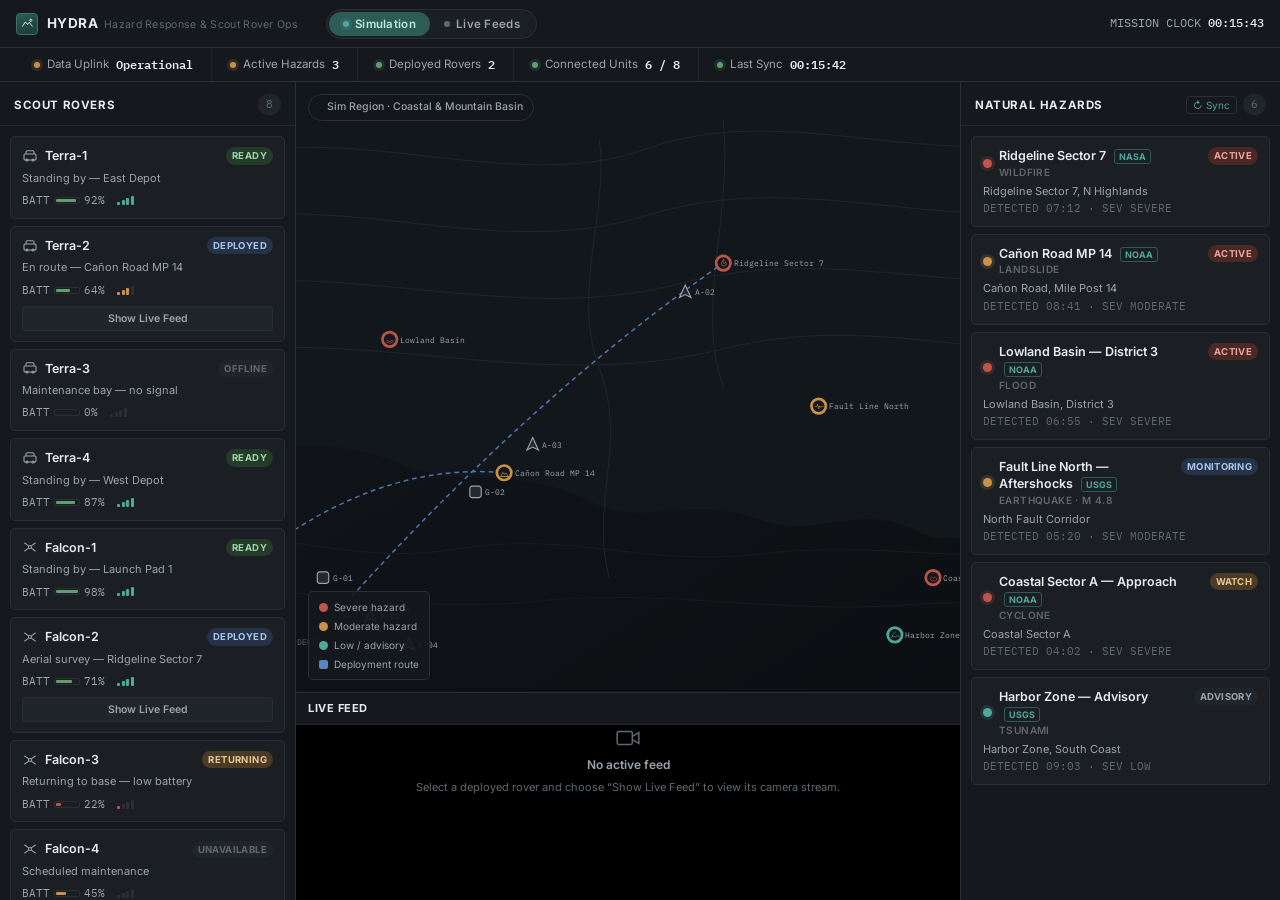
==== index.html @ 0303ffee "Initial Commit" ====
<!DOCTYPE html>
<html lang="en">
<head>
  <meta charset="UTF-8">
  <meta name="viewport" content="width=device-width, initial-scale=1.0">
  <title>HYDRA &mdash; Hazard Response &amp; Scout Rover Operations</title>
  <link rel="preconnect" href="https://fonts.googleapis.com">
  <link rel="preconnect" href="https://fonts.gstatic.com" crossorigin>
  <link href="https://fonts.googleapis.com/css2?family=Inter:wght@400;500;600;700&family=IBM+Plex+Mono:wght@400;500;600&display=swap" rel="stylesheet">
  <link rel="stylesheet" href="css/dashboard.css">
</head>
<body>
  <div class="app" id="app"></div>

  <!-- Modular Scripts -->
  <script src="js/data.js"></script>
  <script src="js/helpers.js"></script>
  <script src="js/api.js"></script>
  <script src="js/map.js"></script>
  <script src="js/feed.js"></script>
  <script src="js/ui.js"></script>
  <script src="js/app.js"></script>
</body>
</html>
---- css/dashboard.css ----
:root {
  --bg-0: #0d1013;
  --bg-1: #15181c;
  --bg-2: #1b1f24;
  --bg-3: #20252b;
  --border: #2a2f36;
  --border-soft: #22262c;
  --text-hi: #e8eaed;
  --text-mid: #9aa4ad;
  --text-low: #5f6870;
  --accent-teal: #4fa89c;
  --accent-teal-dim: #2c5c56;
  --accent-amber: #c99248;
  --accent-amber-dim: #4a3b26;
  --accent-red: #bd5548;
  --accent-red-dim: #4a2925;
  --accent-blue: #5484c4;
  --accent-blue-dim: #253247;
  --accent-green: #5f9e70;
  --accent-green-dim: #243b2a;
  --mono: 'IBM Plex Mono', ui-monospace, monospace;
  --sans: 'Inter', -apple-system, sans-serif;
  --radius-s: 3px;
  --radius-m: 5px;
}

* {
  box-sizing: border-box;
  margin: 0;
  padding: 0;
}

html, body {
  height: 100%;
}

body {
  font-family: var(--sans);
  background: var(--bg-0);
  color: var(--text-hi);
  font-size: 13px;
  line-height: 1.4;
  overflow: hidden;
  -webkit-font-smoothing: antialiased;
}

::selection {
  background: var(--accent-blue-dim);
}

button {
  font-family: inherit;
  font-size: inherit;
  color: inherit;
  background: none;
  border: none;
  cursor: pointer;
}

button:focus-visible,
[tabindex]:focus-visible,
input:focus-visible {
  outline: 2px solid var(--accent-blue);
  outline-offset: 1px;
}

input {
  font-family: inherit;
  color: inherit;
}

::-webkit-scrollbar {
  width: 8px;
  height: 8px;
}

::-webkit-scrollbar-track {
  background: transparent;
}

::-webkit-scrollbar-thumb {
  background: var(--border);
  border-radius: 4px;
}

::-webkit-scrollbar-thumb:hover {
  background: #3a4048;
}

.app {
  height: 100vh;
  display: flex;
  flex-direction: column;
}

/* ---------- TOP BAR ---------- */
.topbar {
  display: flex;
  align-items: center;
  gap: 20px;
  padding: 0 16px;
  height: 48px;
  flex: 0 0 48px;
  background: var(--bg-1);
  border-bottom: 1px solid var(--border);
}

.brand {
  display: flex;
  align-items: center;
  gap: 9px;
}

.brand-mark {
  width: 22px;
  height: 22px;
  border-radius: 4px;
  background: linear-gradient(160deg, #2c5c56, #1b3a36);
  border: 1px solid #3a7168;
  display: flex;
  align-items: center;
  justify-content: center;
  flex: none;
}

.brand-mark svg {
  width: 13px;
  height: 13px;
}

.brand-name {
  font-weight: 700;
  font-size: 13.5px;
  letter-spacing: 0.4px;
}

.brand-sub {
  font-size: 10.5px;
  color: var(--text-low);
  letter-spacing: 0.3px;
  margin-left: 2px;
}

.mode-switch {
  display: flex;
  align-items: center;
  gap: 0;
  background: var(--bg-2);
  border: 1px solid var(--border);
  border-radius: 20px;
  padding: 2px;
  margin-left: 8px;
}

.mode-switch button {
  padding: 5px 14px;
  border-radius: 16px;
  font-size: 11.5px;
  font-weight: 600;
  color: var(--text-mid);
  letter-spacing: 0.3px;
  transition: background .15s, color .15s;
}

.mode-switch button.active {
  background: var(--accent-teal-dim);
  color: #bfe8e0;
}

.mode-switch button.live-active {
  background: var(--accent-amber-dim);
  color: #f0cd9a;
}

.mode-switch .dot {
  width: 6px;
  height: 6px;
  border-radius: 50%;
  display: inline-block;
  margin-right: 6px;
  vertical-align: 1px;
}

.mode-switch button.active .dot {
  background: var(--accent-teal);
  box-shadow: 0 0 0 3px rgba(79, 168, 156, .18);
}

.mode-switch button.live-active .dot {
  background: var(--accent-amber);
  box-shadow: 0 0 0 3px rgba(201, 146, 72, .18);
}

.mode-switch button:not(.active):not(.live-active) .dot {
  background: var(--text-low);
}

.topbar-spacer {
  flex: 1;
}

.topbar-clock {
  font-family: var(--mono);
  font-size: 11.5px;
  color: var(--text-mid);
}

.topbar-clock b {
  color: var(--text-hi);
  font-weight: 500;
}

/* ---------- STATUS BAR ---------- */
.statusbar {
  display: flex;
  align-items: stretch;
  height: 34px;
  flex: 0 0 34px;
  background: var(--bg-1);
  border-bottom: 1px solid var(--border);
  padding: 0 16px;
  gap: 0;
}

.stat {
  display: flex;
  align-items: center;
  gap: 7px;
  padding: 0 18px;
  border-right: 1px solid var(--border-soft);
  font-size: 11.5px;
  color: var(--text-mid);
}

.stat:last-child {
  border-right: none;
}

.stat b {
  color: var(--text-hi);
  font-weight: 600;
  font-family: var(--mono);
  font-size: 11.5px;
}

.stat .stat-dot {
  width: 6px;
  height: 6px;
  border-radius: 50%;
  flex: none;
}

.stat .stat-dot.ok {
  background: var(--accent-green);
  box-shadow: 0 0 0 3px rgba(95, 158, 112, .16);
}

.stat .stat-dot.warn {
  background: var(--accent-amber);
  box-shadow: 0 0 0 3px rgba(201, 146, 72, .16);
}

.stat .stat-dot.off {
  background: var(--text-low);
}

/* ---------- MAIN GRID ---------- */
.main {
  flex: 1;
  display: grid;
  grid-template-columns: 296px 1fr 320px;
  min-height: 0;
}

.col {
  min-height: 0;
  display: flex;
  flex-direction: column;
  background: var(--bg-1);
}

.col-left {
  border-right: 1px solid var(--border);
}

.col-right {
  border-left: 1px solid var(--border);
}

.col-header {
  padding: 12px 14px 10px;
  border-bottom: 1px solid var(--border-soft);
  display: flex;
  align-items: center;
  justify-content: space-between;
  flex: none;
}

.col-title {
  font-size: 11.5px;
  font-weight: 700;
  letter-spacing: 0.6px;
  text-transform: uppercase;
  color: var(--text-hi);
}

.col-count {
  font-family: var(--mono);
  font-size: 11px;
  color: var(--text-low);
  background: var(--bg-3);
  padding: 2px 7px;
  border-radius: 10px;
  border: 1px solid var(--border-soft);
}

.col-body {
  flex: 1;
  overflow-y: auto;
  padding: 10px;
}

/* ---------- ROVER CARDS ---------- */
.rover-card {
  border: 1px solid var(--border);
  background: var(--bg-2);
  border-radius: var(--radius-m);
  padding: 10px 11px;
  margin-bottom: 7px;
  cursor: pointer;
  transition: border-color .12s, background .12s;
}

.rover-card:hover {
  border-color: #3a4048;
}

.rover-card.selected {
  border-color: var(--accent-blue);
  background: var(--accent-blue-dim);
}

.rover-top {
  display: flex;
  align-items: center;
  justify-content: space-between;
  margin-bottom: 6px;
}

.rover-id {
  display: flex;
  align-items: center;
  gap: 7px;
}

.rover-type-icon {
  width: 16px;
  height: 16px;
  flex: none;
  display: flex;
  align-items: center;
  justify-content: center;
  color: var(--text-mid);
}

.rover-name {
  font-weight: 600;
  font-size: 12.5px;
}

.rover-badge {
  font-size: 9.5px;
  font-weight: 700;
  letter-spacing: 0.4px;
  text-transform: uppercase;
  padding: 2px 6px;
  border-radius: 9px;
  white-space: nowrap;
}

.badge-ready {
  background: var(--accent-green-dim);
  color: #9fd6ab;
}

.badge-deployed {
  background: var(--accent-blue-dim);
  color: #a9c5ea;
}

.badge-returning {
  background: var(--accent-amber-dim);
  color: #e8c690;
}

.badge-offline {
  background: var(--bg-3);
  color: var(--text-low);
}

.badge-unavailable {
  background: var(--bg-3);
  color: var(--text-low);
}

.rover-meta {
  font-size: 11px;
  color: var(--text-mid);
  margin-bottom: 7px;
}

.rover-stats {
  display: flex;
  align-items: center;
  gap: 12px;
  font-family: var(--mono);
  font-size: 10.5px;
  color: var(--text-mid);
}

.rover-stat {
  display: flex;
  align-items: center;
  gap: 4px;
}

.batt-track {
  width: 26px;
  height: 7px;
  border: 1px solid var(--border);
  border-radius: 2px;
  padding: 1px;
  display: inline-flex;
}

.batt-fill {
  height: 100%;
  border-radius: 1px;
  background: var(--accent-green);
}

.batt-fill.low {
  background: var(--accent-red);
}

.batt-fill.mid {
  background: var(--accent-amber);
}

.conn-pips {
  display: flex;
  gap: 1.5px;
  align-items: flex-end;
  height: 9px;
}

.conn-pips i {
  width: 3px;
  background: var(--border);
  border-radius: 1px;
  display: block;
}

.conn-pips i:nth-child(1) { height: 3px; }
.conn-pips i:nth-child(2) { height: 5px; }
.conn-pips i:nth-child(3) { height: 7px; }
.conn-pips i:nth-child(4) { height: 9px; }

.conn-pips.strong i {
  background: var(--accent-teal);
}

.conn-pips.moderate i:nth-child(-n+3) {
  background: var(--accent-amber);
}

.conn-pips.weak i:nth-child(-n+1) {
  background: var(--accent-red);
}

.conn-pips.none i {
  background: var(--border);
}

.rover-actions {
  display: flex;
  gap: 6px;
  margin-top: 8px;
}

.mini-btn {
  flex: 1;
  font-size: 10.5px;
  font-weight: 600;
  padding: 5px 6px;
  border-radius: var(--radius-s);
  background: var(--bg-3);
  border: 1px solid var(--border);
  color: var(--text-mid);
  transition: background .12s, color .12s, border-color .12s;
  text-align: center;
}

.mini-btn:hover {
  color: var(--text-hi);
  border-color: #454c55;
}

.mini-btn.feed-on {
  background: var(--accent-teal-dim);
  color: #bfe8e0;
  border-color: var(--accent-teal);
}

.select-all-row {
  display: flex;
  align-items: center;
  justify-content: space-between;
  padding: 0 2px 8px;
}

.select-all-row .link-btn {
  font-size: 11px;
  color: var(--accent-blue);
  font-weight: 600;
}

.select-all-row .link-btn:hover {
  text-decoration: underline;
}

/* ---------- HAZARD CARDS ---------- */
.hazard-card {
  border: 1px solid var(--border);
  background: var(--bg-2);
  border-radius: var(--radius-m);
  margin-bottom: 7px;
  overflow: hidden;
  transition: border-color .12s;
}

.hazard-card:hover {
  border-color: #3a4048;
}

.hazard-card.selected {
  border-color: var(--accent-amber);
}

.hazard-head {
  padding: 10px 11px;
  cursor: pointer;
}

.hazard-top {
  display: flex;
  align-items: flex-start;
  justify-content: space-between;
  gap: 8px;
  margin-bottom: 5px;
}

.hazard-id {
  display: flex;
  align-items: center;
  gap: 7px;
  min-width: 0;
}

.hazard-sev-dot {
  width: 9px;
  height: 9px;
  border-radius: 50%;
  flex: none;
  margin-top: 1px;
}

.sev-severe {
  background: var(--accent-red);
  box-shadow: 0 0 0 3px rgba(189, 85, 72, .18);
}

.sev-moderate {
  background: var(--accent-amber);
  box-shadow: 0 0 0 3px rgba(201, 146, 72, .18);
}

.sev-low {
  background: var(--accent-teal);
  box-shadow: 0 0 0 3px rgba(79, 168, 156, .14);
}

.hazard-name {
  font-weight: 600;
  font-size: 12.5px;
}

.hazard-type {
  font-size: 10px;
  color: var(--text-low);
  text-transform: uppercase;
  letter-spacing: 0.4px;
  font-weight: 600;
}

.hazard-status-pill {
  font-size: 9.5px;
  font-weight: 700;
  letter-spacing: 0.3px;
  text-transform: uppercase;
  padding: 2px 6px;
  border-radius: 9px;
  white-space: nowrap;
  flex: none;
}

.status-active {
  background: var(--accent-red-dim);
  color: #eba49c;
}

.status-watch {
  background: var(--accent-amber-dim);
  color: #e8c690;
}

.status-monitoring {
  background: var(--accent-blue-dim);
  color: #a9c5ea;
}

.status-advisory {
  background: var(--bg-3);
  color: var(--text-mid);
}

.status-contained {
  background: var(--accent-green-dim);
  color: #9fd6ab;
}

.hazard-loc {
  font-size: 11px;
  color: var(--text-mid);
  margin-bottom: 2px;
}

.hazard-time {
  font-family: var(--mono);
  font-size: 10.5px;
  color: var(--text-low);
}

.hazard-detail {
  padding: 0 11px 12px;
  border-top: 1px solid var(--border-soft);
}

.hazard-detail-grid {
  display: grid;
  grid-template-columns: 1fr 1fr;
  gap: 8px;
  margin: 10px 0;
}

.detail-field label {
  display: block;
  font-size: 9.5px;
  color: var(--text-low);
  text-transform: uppercase;
  letter-spacing: 0.4px;
  margin-bottom: 2px;
}

.detail-field span {
  font-size: 11.5px;
  color: var(--text-hi);
  font-family: var(--mono);
}

.deploy-btn {
  width: 100%;
  padding: 9px 10px;
  border-radius: var(--radius-s);
  font-weight: 700;
  font-size: 11.5px;
  letter-spacing: 0.3px;
  background: var(--accent-amber);
  color: #241a0d;
  transition: filter .12s;
}

.deploy-btn:hover {
  filter: brightness(1.08);
}

.deploy-btn:disabled {
  background: var(--bg-3);
  color: var(--text-low);
  cursor: not-allowed;
}

.assigned-note {
  font-size: 11px;
  color: var(--accent-teal);
  margin-top: 8px;
  font-weight: 500;
  display: flex;
  align-items: center;
  gap: 6px;
}

/* ---------- CENTER / MAP ---------- */
.col-center {
  min-height: 0;
  display: flex;
  flex-direction: column;
}

.map-wrap {
  flex: 1;
  position: relative;
  min-height: 0;
  background: #0f1215;
}

.map-toolbar {
  position: absolute;
  top: 12px;
  left: 12px;
  z-index: 5;
  display: flex;
  gap: 6px;
}

.map-chip {
  background: rgba(21, 24, 28, .9);
  border: 1px solid var(--border);
  backdrop-filter: blur(2px);
  padding: 5px 10px;
  border-radius: 14px;
  font-size: 10.5px;
  color: var(--text-mid);
  display: flex;
  align-items: center;
  gap: 6px;
  font-weight: 500;
}

.map-legend {
  position: absolute;
  bottom: 12px;
  left: 12px;
  z-index: 5;
  background: rgba(21, 24, 28, .92);
  border: 1px solid var(--border);
  border-radius: var(--radius-m);
  padding: 8px 10px;
  font-size: 10px;
  color: var(--text-mid);
  display: flex;
  flex-direction: column;
  gap: 5px;
}

.map-legend .lg-row {
  display: flex;
  align-items: center;
  gap: 6px;
}

.lg-swatch {
  width: 9px;
  height: 9px;
  border-radius: 50%;
  flex: none;
}

svg.map-svg {
  width: 100%;
  height: 100%;
  display: block;
}

.terrain-line {
  fill: none;
  stroke: #20262c;
  stroke-width: 1;
}

.coast-fill {
  fill: #12171b;
}

.grad-fill {
  fill: #0f1215;
}

.marker {
  cursor: pointer;
}

.marker-hazard circle.pulse {
  animation: pulse 2.4s ease-out infinite;
}

@keyframes pulse {
  0% { r: 9; opacity: .55; }
  100% { r: 22; opacity: 0; }
}

.route-path {
  fill: none;
  stroke: var(--accent-blue);
  stroke-width: 1.6;
  stroke-dasharray: 5 4;
  opacity: .85;
  animation: dash 1.4s linear infinite;
}

.route-path.highlighted {
  stroke-width: 2.4;
  opacity: 1;
}

@keyframes dash {
  to { stroke-dashoffset: -18; }
}

.rover-marker-ground rect {
  fill: #242a30;
  stroke: var(--text-mid);
  stroke-width: 1.2;
}

.rover-marker-aerial polygon {
  fill: #242a30;
  stroke: var(--text-mid);
  stroke-width: 1.2;
}

.marker.selected .rover-marker-ground rect,
.marker.selected .rover-marker-aerial polygon {
  stroke: var(--accent-blue);
  fill: var(--accent-blue-dim);
}

.marker.deployed .rover-marker-ground rect,
.marker.deployed .rover-marker-aerial polygon {
  stroke: var(--accent-teal);
}

.marker-label {
  font-family: var(--mono);
  font-size: 8.5px;
  fill: var(--text-mid);
  pointer-events: none;
}

.rover-info-panel {
  position: absolute;
  bottom: 12px;
  right: 12px;
  z-index: 6;
  width: 230px;
  background: rgba(21, 24, 28, .96);
  border: 1px solid var(--border);
  border-radius: var(--radius-m);
  padding: 12px;
  display: none;
}

.rover-info-panel.show {
  display: block;
}

.rip-head {
  display: flex;
  align-items: center;
  justify-content: space-between;
  margin-bottom: 8px;
}

.rip-head b {
  font-size: 12.5px;
}

.rip-close {
  color: var(--text-low);
  font-size: 14px;
  line-height: 1;
  padding: 2px;
}

.rip-close:hover {
  color: var(--text-hi);
}

.rip-grid {
  display: grid;
  grid-template-columns: 1fr 1fr;
  gap: 8px;
  margin-bottom: 9px;
}

.rip-grid .detail-field span {
  font-size: 11px;
}

.empty-state {
  position: absolute;
  inset: 0;
  display: flex;
  flex-direction: column;
  align-items: center;
  justify-content: center;
  gap: 8px;
  text-align: center;
  padding: 20px;
}

.empty-state svg {
  width: 34px;
  height: 34px;
  color: var(--text-low);
  margin-bottom: 4px;
}

.empty-state .es-title {
  font-size: 13px;
  font-weight: 600;
  color: var(--text-mid);
}

.empty-state .es-sub {
  font-size: 11.5px;
  color: var(--text-low);
  max-width: 280px;
}

/* ---------- LIVE FEED ---------- */
.livefeed {
  flex: 0 0 208px;
  border-top: 1px solid var(--border);
  background: var(--bg-1);
  display: flex;
  flex-direction: column;
}

.lf-header {
  display: flex;
  align-items: center;
  justify-content: space-between;
  padding: 8px 12px;
  border-bottom: 1px solid var(--border-soft);
  flex: none;
}

.lf-title {
  font-size: 11px;
  font-weight: 700;
  letter-spacing: 0.5px;
  text-transform: uppercase;
  display: flex;
  align-items: center;
  gap: 7px;
}

.rec-dot {
  width: 7px;
  height: 7px;
  border-radius: 50%;
  background: var(--accent-red);
  animation: blink 1.6s ease-in-out infinite;
}

@keyframes blink {
  0%, 100% { opacity: 1; }
  50% { opacity: .25; }
}

.lf-close {
  font-size: 11px;
  color: var(--text-low);
  font-weight: 600;
  padding: 3px 8px;
  border-radius: 10px;
  border: 1px solid var(--border);
}

.lf-close:hover {
  color: var(--text-hi);
  border-color: #454c55;
}

.lf-body {
  flex: 1;
  position: relative;
  min-height: 0;
  background: #000;
  overflow: hidden;
}

.lf-empty {
  flex: 1;
  display: flex;
  flex-direction: column;
  align-items: center;
  justify-content: center;
  gap: 6px;
  color: var(--text-low);
}

.lf-empty svg {
  width: 26px;
  height: 26px;
}

.lf-empty .es-title {
  font-size: 12px;
  color: var(--text-mid);
  font-weight: 600;
}

.lf-empty .es-sub {
  font-size: 11px;
}

.feed-canvas {
  width: 100%;
  height: 100%;
  display: block;
}

.lf-overlay {
  position: absolute;
  inset: 0;
  pointer-events: none;
  padding: 9px 11px;
  display: flex;
  flex-direction: column;
  justify-content: space-between;
}

.lf-ov-row {
  display: flex;
  justify-content: space-between;
  align-items: flex-start;
}

.lf-tag {
  font-family: var(--mono);
  font-size: 10px;
  color: #d8f0ec;
  background: rgba(10, 14, 16, .55);
  padding: 3px 6px;
  border-radius: 2px;
  letter-spacing: 0.3px;
}

.lf-crosshair {
  position: absolute;
  top: 50%;
  left: 50%;
  width: 26px;
  height: 26px;
  transform: translate(-50%, -50%);
  opacity: .5;
}

.lf-crosshair::before,
.lf-crosshair::after {
  content: "";
  position: absolute;
  background: #d8f0ec;
}

.lf-crosshair::before {
  width: 100%;
  height: 1px;
  top: 50%;
  left: 0;
}

.lf-crosshair::after {
  height: 100%;
  width: 1px;
  left: 50%;
  top: 0;
}

/* ---------- DEPLOY MODAL ---------- */
.modal-overlay {
  position: fixed;
  inset: 0;
  background: rgba(6, 8, 10, .6);
  z-index: 50;
  display: none;
  align-items: center;
  justify-content: center;
}

.modal-overlay.show {
  display: flex;
}

.modal {
  width: 420px;
  max-height: 80vh;
  display: flex;
  flex-direction: column;
  background: var(--bg-2);
  border: 1px solid var(--border);
  border-radius: var(--radius-m);
  box-shadow: 0 20px 60px rgba(0, 0, 0, .5);
}

.modal-header {
  padding: 14px 16px;
  border-bottom: 1px solid var(--border-soft);
}

.modal-header .mh-title {
  font-size: 14px;
  font-weight: 700;
  margin-bottom: 3px;
}

.modal-header .mh-sub {
  font-size: 11.5px;
  color: var(--text-mid);
}

.modal-body {
  padding: 12px 16px;
  overflow-y: auto;
  flex: 1;
}

.deploy-row {
  display: flex;
  align-items: center;
  gap: 10px;
  padding: 9px 8px;
  border-radius: var(--radius-s);
  border: 1px solid var(--border-soft);
  margin-bottom: 6px;
  cursor: pointer;
  transition: border-color .12s, background .12s;
}

.deploy-row:hover {
  border-color: #3a4048;
}

.deploy-row.checked {
  border-color: var(--accent-blue);
  background: var(--accent-blue-dim);
}

.deploy-row .chk {
  width: 15px;
  height: 15px;
  border: 1.5px solid var(--text-low);
  border-radius: 3px;
  flex: none;
  display: flex;
  align-items: center;
  justify-content: center;
}

.deploy-row.checked .chk {
  background: var(--accent-blue);
  border-color: var(--accent-blue);
}

.deploy-row .chk svg {
  width: 10px;
  height: 10px;
  display: none;
}

.deploy-row.checked .chk svg {
  display: block;
}

.deploy-row .dr-name {
  font-weight: 600;
  font-size: 12px;
  flex: 1;
}

.deploy-row .dr-meta {
  font-size: 10.5px;
  color: var(--text-low);
  font-family: var(--mono);
}

.modal-footer {
  padding: 12px 16px;
  border-top: 1px solid var(--border-soft);
  display: flex;
  gap: 8px;
  align-items: center;
}

.btn {
  padding: 8px 14px;
  border-radius: var(--radius-s);
  font-weight: 600;
  font-size: 11.5px;
  border: 1px solid var(--border);
  color: var(--text-mid);
  background: var(--bg-3);
}

.btn:hover {
  color: var(--text-hi);
  border-color: #454c55;
}

.btn-primary {
  background: var(--accent-teal);
  color: #0c1c1a;
  border-color: var(--accent-teal);
}

.btn-primary:hover {
  filter: brightness(1.08);
  color: #0c1c1a;
}

.btn-primary:disabled {
  background: var(--bg-3);
  color: var(--text-low);
  border-color: var(--border);
  cursor: not-allowed;
  filter: none;
}

.link-all {
  font-size: 11px;
  color: var(--accent-blue);
  font-weight: 600;
  margin-left: auto;
}

.link-all:hover {
  text-decoration: underline;
}

.confirm-summary {
  background: var(--bg-3);
  border: 1px solid var(--border-soft);
  border-radius: var(--radius-s);
  padding: 10px 11px;
  margin-top: 4px;
  font-size: 11.5px;
  color: var(--text-mid);
  line-height: 1.6;
}

.confirm-summary b {
  color: var(--text-hi);
}

/* ---------- LIVE MODE (disconnected) STATES ---------- */
.disconnected-card {
  border: 1px dashed var(--border);
  border-radius: var(--radius-m);
  padding: 12px;
  margin-bottom: 8px;
  display: flex;
  align-items: center;
  gap: 10px;
}

.dc-icon {
  width: 28px;
  height: 28px;
  border-radius: 50%;
  background: var(--bg-3);
  display: flex;
  align-items: center;
  justify-content: center;
  flex: none;
  color: var(--text-low);
}

.dc-title {
  font-size: 12px;
  font-weight: 600;
  color: var(--text-mid);
}

.dc-sub {
  font-size: 10.5px;
  color: var(--text-low);
}

.dc-btn {
  margin-left: auto;
  font-size: 10.5px;
  font-weight: 600;
  padding: 5px 10px;
  border-radius: var(--radius-s);
  border: 1px solid var(--border);
  color: var(--text-low);
  flex: none;
}

.live-banner {
  background: var(--accent-amber-dim);
  border-bottom: 1px solid #5a4527;
  color: #e8c690;
  font-size: 11.5px;
  padding: 7px 16px;
  display: flex;
  align-items: center;
  gap: 8px;
  flex: none;
}

.live-banner svg {
  width: 14px;
  height: 14px;
  flex: none;
}

.sr-only {
  position: absolute;
  width: 1px;
  height: 1px;
  overflow: hidden;
  clip: rect(0, 0, 0, 0);
}
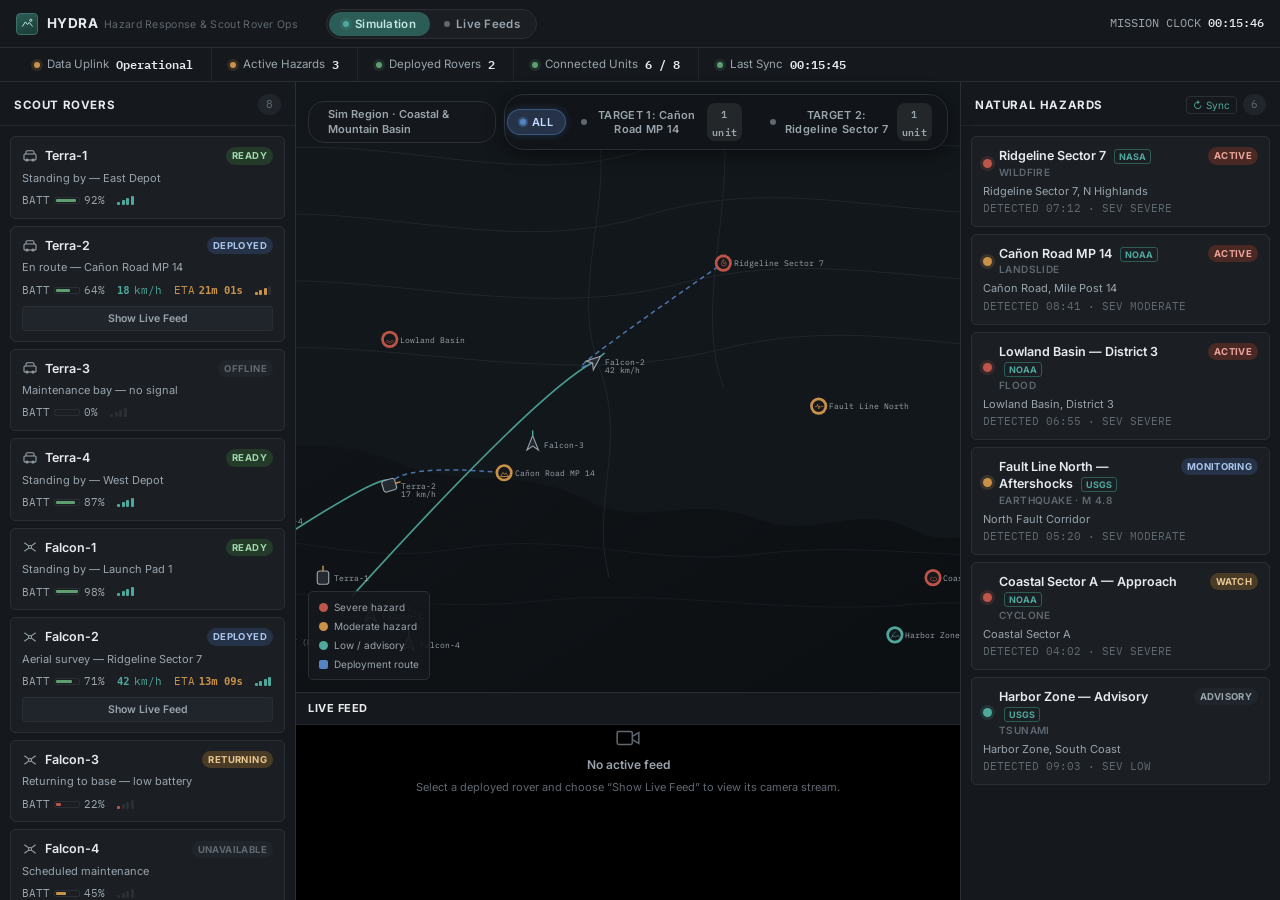
==== commit 7db41a3d: "Fixed Map Feed" ====
--- a/index.html
+++ b/index.html
@@ -16,6 +16,7 @@
   <script src="js/data.js"></script>
   <script src="js/helpers.js"></script>
   <script src="js/api.js"></script>
+  <script src="js/telemetry.js"></script>
   <script src="js/map.js"></script>
   <script src="js/feed.js"></script>
   <script src="js/ui.js"></script>
--- a/css/dashboard.css
+++ b/css/dashboard.css
@@ -728,23 +728,217 @@
   position: absolute;
   top: 12px;
   left: 12px;
+  right: 12px;
   z-index: 5;
   display: flex;
+  align-items: center;
+  justify-content: space-between;
+  gap: 8px;
+  pointer-events: none;
+}
+
+.map-toolbar > * {
+  pointer-events: auto;
+}
+
+.map-chip {
+  background: rgba(21, 24, 28, .92);
+  border: 1px solid var(--border);
+  backdrop-filter: blur(4px);
+  padding: 5px 12px;
+  border-radius: 16px;
+  font-size: 11px;
+  color: var(--text-mid);
+  display: flex;
+  align-items: center;
+  gap: 7px;
+  font-weight: 600;
+}
+
+/* ---------- MAP VIEW SELECTOR (ALL / TARGET 1 / TARGET 2) ---------- */
+.map-view-selector {
+  display: flex;
+  align-items: center;
+  background: rgba(17, 21, 25, 0.94);
+  border: 1px solid var(--border);
+  backdrop-filter: blur(6px);
+  border-radius: 20px;
+  padding: 2px;
+  gap: 2px;
+  box-shadow: 0 4px 20px rgba(0, 0, 0, 0.45);
+}
+
+.map-view-btn {
+  display: flex;
+  align-items: center;
   gap: 6px;
-}
-
-.map-chip {
-  background: rgba(21, 24, 28, .9);
+  padding: 5px 12px;
+  border-radius: 16px;
+  font-size: 11px;
+  font-weight: 600;
+  color: var(--text-mid);
+  letter-spacing: 0.3px;
+  transition: background 0.15s, color 0.15s, border-color 0.15s, box-shadow 0.15s;
+  border: 1px solid transparent;
+}
+
+.map-view-btn:hover {
+  color: var(--text-hi);
+  background: var(--bg-3);
+}
+
+.map-view-btn.active {
+  background: var(--accent-blue-dim);
+  color: #c4dcff;
+  border-color: rgba(84, 132, 196, 0.45);
+  box-shadow: 0 0 10px rgba(84, 132, 196, 0.25);
+}
+
+.map-view-btn.active.target-btn {
+  background: var(--accent-amber-dim);
+  color: #ffe1b3;
+  border-color: rgba(201, 146, 72, 0.45);
+  box-shadow: 0 0 10px rgba(201, 146, 72, 0.25);
+}
+
+.map-view-btn .target-dot {
+  width: 6px;
+  height: 6px;
+  border-radius: 50%;
+  background: var(--text-low);
+  flex: none;
+}
+
+.map-view-btn.active .target-dot {
+  background: var(--accent-blue);
+  box-shadow: 0 0 0 2px rgba(84, 132, 196, 0.4);
+}
+
+.map-view-btn.active.target-btn .target-dot {
+  background: var(--accent-amber);
+  box-shadow: 0 0 0 2px rgba(201, 146, 72, 0.4);
+}
+
+.map-view-btn .rover-cnt {
+  font-family: var(--mono);
+  font-size: 9.5px;
+  padding: 1px 5px;
+  border-radius: 8px;
+  background: rgba(255, 255, 255, 0.08);
+}
+
+/* ---------- TARGET TELEMETRY HUD OVERLAY ---------- */
+.target-hud-overlay {
+  position: absolute;
+  top: 50px;
+  left: 12px;
+  z-index: 5;
+  background: rgba(18, 22, 27, 0.96);
   border: 1px solid var(--border);
-  backdrop-filter: blur(2px);
-  padding: 5px 10px;
-  border-radius: 14px;
-  font-size: 10.5px;
-  color: var(--text-mid);
+  backdrop-filter: blur(8px);
+  border-radius: var(--radius-m);
+  padding: 10px 14px;
+  min-width: 260px;
+  max-width: 320px;
+  box-shadow: 0 8px 24px rgba(0, 0, 0, 0.55);
+  display: flex;
+  flex-direction: column;
+  gap: 8px;
+}
+
+.target-hud-header {
+  display: flex;
+  flex-direction: column;
+  gap: 3px;
+  border-bottom: 1px solid var(--border-soft);
+  padding-bottom: 6px;
+}
+
+.target-hud-title {
+  font-size: 12px;
+  font-weight: 700;
+  letter-spacing: 0.4px;
+  color: #f7d5a5;
+  white-space: nowrap;
+  overflow: hidden;
+  text-overflow: ellipsis;
+}
+
+.target-hud-sub {
   display: flex;
   align-items: center;
   gap: 6px;
-  font-weight: 500;
+  font-size: 9.5px;
+}
+
+.target-hud-badge {
+  font-weight: 700;
+  letter-spacing: 0.3px;
+  text-transform: uppercase;
+  padding: 1px 6px;
+  border-radius: 4px;
+}
+
+.target-hud-badge.severe {
+  background: var(--accent-red-dim);
+  color: #f0a8a0;
+}
+
+.target-hud-badge.moderate {
+  background: var(--accent-amber-dim);
+  color: #f5d49f;
+}
+
+.target-hud-badge.low {
+  background: var(--accent-teal-dim);
+  color: #bfe8e0;
+}
+
+.target-hud-source {
+  color: var(--text-low);
+  font-family: var(--mono);
+  font-size: 9px;
+  margin-left: auto;
+}
+
+.target-hud-grid {
+  display: grid;
+  grid-template-columns: 1fr 1fr;
+  gap: 6px 12px;
+}
+
+.target-hud-item {
+  display: flex;
+  flex-direction: column;
+}
+
+.target-hud-label {
+  font-size: 9px;
+  color: var(--text-low);
+  text-transform: uppercase;
+  letter-spacing: 0.3px;
+}
+
+.target-hud-val {
+  font-family: var(--mono);
+  font-size: 11px;
+  font-weight: 600;
+  color: var(--text-hi);
+}
+
+.target-hud-progress {
+  width: 100%;
+  height: 4px;
+  background: var(--bg-3);
+  border-radius: 2px;
+  overflow: hidden;
+  margin-top: 4px;
+}
+
+.target-hud-progress-fill {
+  height: 100%;
+  background: linear-gradient(90deg, var(--accent-teal), var(--accent-amber));
+  transition: width 0.2s ease;
 }
 
 .map-legend {
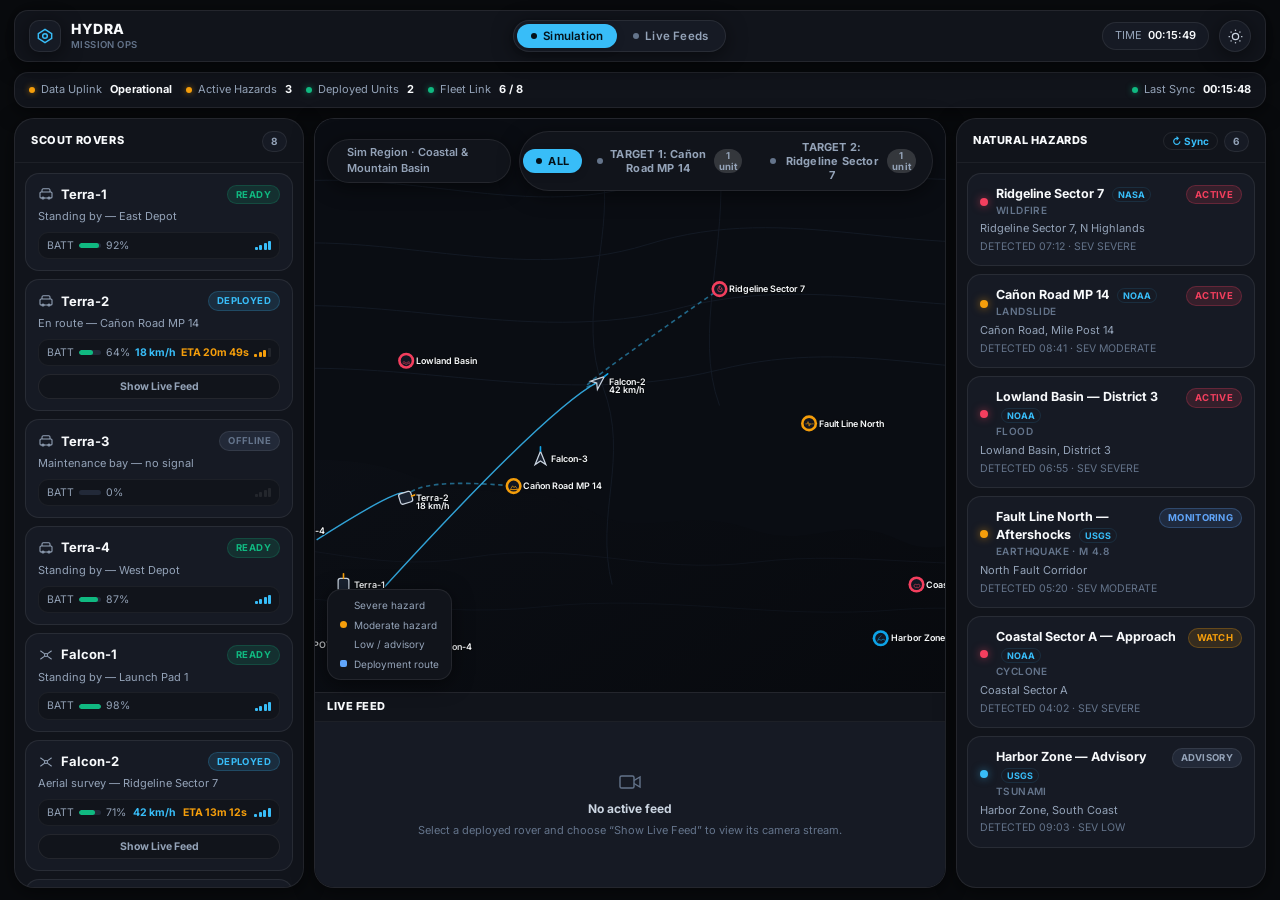
==== commit 421047ad: "B/W Switchable UI" ====
--- a/index.html
+++ b/index.html
@@ -5,8 +5,7 @@
   <meta name="viewport" content="width=device-width, initial-scale=1.0">
   <title>HYDRA &mdash; Hazard Response &amp; Scout Rover Operations</title>
   <link rel="preconnect" href="https://fonts.googleapis.com">
-  <link rel="preconnect" href="https://fonts.gstatic.com" crossorigin>
-  <link href="https://fonts.googleapis.com/css2?family=Inter:wght@400;500;600;700&family=IBM+Plex+Mono:wght@400;500;600&display=swap" rel="stylesheet">
+  <link href="https://fonts.googleapis.com/css2?family=Inter:wght@400;500;600;700;800&family=IBM+Plex+Mono:wght@400;500;600;700&display=swap" rel="stylesheet">
   <link rel="stylesheet" href="css/dashboard.css">
 </head>
 <body>
--- a/css/dashboard.css
+++ b/css/dashboard.css
@@ -1,30 +1,113 @@
+/* =========================================================
+   HYDRA MISSION CONTROL - BENTO-GRID DESIGN SYSTEM
+   Supports Light & Dark Modes with Instant Single-Click Toggle
+========================================================= */
+
 :root {
-  --bg-0: #0d1013;
-  --bg-1: #15181c;
-  --bg-2: #1b1f24;
-  --bg-3: #20252b;
-  --border: #2a2f36;
-  --border-soft: #22262c;
-  --text-hi: #e8eaed;
-  --text-mid: #9aa4ad;
-  --text-low: #5f6870;
-  --accent-teal: #4fa89c;
-  --accent-teal-dim: #2c5c56;
-  --accent-amber: #c99248;
-  --accent-amber-dim: #4a3b26;
-  --accent-red: #bd5548;
-  --accent-red-dim: #4a2925;
-  --accent-blue: #5484c4;
-  --accent-blue-dim: #253247;
-  --accent-green: #5f9e70;
-  --accent-green-dim: #243b2a;
-  --mono: 'IBM Plex Mono', ui-monospace, monospace;
-  --sans: 'Inter', -apple-system, sans-serif;
-  --radius-s: 3px;
-  --radius-m: 5px;
-}
-
-* {
+  --mono: 'Inter', -apple-system, BlinkMacSystemFont, 'Segoe UI', Roboto, sans-serif;
+  --sans: 'Inter', -apple-system, BlinkMacSystemFont, 'Segoe UI', Roboto, sans-serif;
+  --radius-xs: 6px;
+  --radius-s: 10px;
+  --radius-m: 14px;
+  --radius-l: 20px;
+  --radius-pill: 9999px;
+  --transition: all 0.2s cubic-bezier(0.16, 1, 0.3, 1);
+}
+
+/* =========================================================
+   DARK MODE TOKENS (DEFAULT)
+========================================================= */
+[data-theme="dark"], :root {
+  --bg-canvas: #090b0e;
+  --bg-panel: #11141b;
+  --bg-card: #161a24;
+  --bg-card-hover: #1c2230;
+  --bg-elevated: #222938;
+  --bg-dark-widget: #090c12;
+  --bg-pill: #1f2533;
+  --bg-pill-active: #38bdf8;
+  --text-pill-active: #04121a;
+
+  --border-subtle: rgba(255, 255, 255, 0.05);
+  --border-card: rgba(255, 255, 255, 0.08);
+  --border-card-hover: rgba(255, 255, 255, 0.16);
+  --border-focus: #38bdf8;
+
+  --text-0: #f8fafc;
+  --text-1: #cbd5e1;
+  --text-2: #94a3b8;
+  --text-3: #64748b;
+  --text-4: #475569;
+
+  --accent-cyan: #38bdf8;
+  --accent-cyan-dim: rgba(56, 189, 248, 0.12);
+  --accent-emerald: #10b981;
+  --accent-emerald-dim: rgba(16, 185, 129, 0.14);
+  --accent-amber: #f59e0b;
+  --accent-amber-dim: rgba(245, 158, 11, 0.14);
+  --accent-rose: #f43f5e;
+  --accent-rose-dim: rgba(244, 63, 94, 0.14);
+  --accent-blue: #60a5fa;
+  --accent-blue-dim: rgba(96, 165, 250, 0.12);
+  --accent-orange: #fb923c;
+
+  --shadow-bento: 0 4px 20px rgba(0, 0, 0, 0.5);
+  --shadow-float: 0 12px 36px rgba(0, 0, 0, 0.65);
+  --map-bg-start: #0e121a;
+  --map-bg-end: #07090d;
+  --map-coast: #0a0d13;
+  --map-terrain: #151b27;
+  --map-depot-fill: #141a26;
+}
+
+/* =========================================================
+   LIGHT MODE TOKENS (ULTRA-CLEAN BENTO REFERENCE)
+========================================================= */
+[data-theme="light"] {
+  --bg-canvas: #f1f3f7;
+  --bg-panel: #ffffff;
+  --bg-card: #f8fafc;
+  --bg-card-hover: #f1f5f9;
+  --bg-elevated: #e2e8f0;
+  --bg-dark-widget: #11141c;
+  --bg-pill: #e2e8f0;
+  --bg-pill-active: #0f172a;
+  --text-pill-active: #ffffff;
+
+  --border-subtle: rgba(0, 0, 0, 0.04);
+  --border-card: rgba(0, 0, 0, 0.07);
+  --border-card-hover: rgba(0, 0, 0, 0.14);
+  --border-focus: #0284c7;
+
+  --text-0: #090d16;
+  --text-1: #334155;
+  --text-2: #64748b;
+  --text-3: #94a3b8;
+  --text-4: #cbd5e1;
+
+  --accent-cyan: #0284c7;
+  --accent-cyan-dim: rgba(2, 132, 199, 0.1);
+  --accent-emerald: #059669;
+  --accent-emerald-dim: rgba(5, 150, 105, 0.12);
+  --accent-amber: #d97706;
+  --accent-amber-dim: rgba(217, 119, 6, 0.12);
+  --accent-rose: #e11d48;
+  --accent-rose-dim: rgba(225, 29, 72, 0.1);
+  --accent-blue: #2563eb;
+  --accent-blue-dim: rgba(37, 99, 235, 0.1);
+  --accent-orange: #ea580c;
+
+  --shadow-bento: 0 1px 3px rgba(0, 0, 0, 0.03), 0 8px 24px rgba(0, 0, 0, 0.04);
+  --shadow-float: 0 16px 40px rgba(0, 0, 0, 0.12);
+  --map-bg-start: #f8fafc;
+  --map-bg-end: #edf2f7;
+  --map-coast: #e2e8f0;
+  --map-terrain: #cbd5e1;
+  --map-depot-fill: #ffffff;
+}
+
+/* ---------- RESET & GLOBAL LAYOUT ---------- */
+*, *::before, *::after {
   box-sizing: border-box;
   margin: 0;
   padding: 0;
@@ -32,20 +115,21 @@
 
 html, body {
   height: 100%;
-}
-
-body {
+  width: 100%;
+  background: var(--bg-canvas);
+  color: var(--text-1);
   font-family: var(--sans);
-  background: var(--bg-0);
-  color: var(--text-hi);
   font-size: 13px;
-  line-height: 1.4;
+  line-height: 1.45;
   overflow: hidden;
   -webkit-font-smoothing: antialiased;
+  -moz-osx-font-smoothing: grayscale;
+  transition: background-color 0.25s ease, color 0.25s ease;
 }
 
 ::selection {
-  background: var(--accent-blue-dim);
+  background: var(--accent-cyan-dim);
+  color: var(--accent-cyan);
 }
 
 button {
@@ -55,12 +139,13 @@
   background: none;
   border: none;
   cursor: pointer;
+  outline: none;
 }
 
 button:focus-visible,
 [tabindex]:focus-visible,
 input:focus-visible {
-  outline: 2px solid var(--accent-blue);
+  outline: 2px solid var(--border-focus);
   outline-offset: 1px;
 }
 
@@ -70,8 +155,8 @@
 }
 
 ::-webkit-scrollbar {
-  width: 8px;
-  height: 8px;
+  width: 5px;
+  height: 5px;
 }
 
 ::-webkit-scrollbar-track {
@@ -79,168 +164,240 @@
 }
 
 ::-webkit-scrollbar-thumb {
-  background: var(--border);
-  border-radius: 4px;
+  background: var(--border-card);
+  border-radius: var(--radius-pill);
 }
 
 ::-webkit-scrollbar-thumb:hover {
-  background: #3a4048;
-}
-
+  background: var(--text-3);
+}
+
+/* =========================================================
+   APP SHELL (PADDED BENTO WRAPPER)
+========================================================= */
 .app {
   height: 100vh;
   display: flex;
   flex-direction: column;
-}
-
-/* ---------- TOP BAR ---------- */
+  padding: 10px 14px 12px;
+  gap: 10px;
+  background: var(--bg-canvas);
+}
+
+/* =========================================================
+   BENTO TOPBAR (FLOATING NAVIGATION PILL)
+========================================================= */
 .topbar {
   display: flex;
   align-items: center;
-  gap: 20px;
-  padding: 0 16px;
-  height: 48px;
-  flex: 0 0 48px;
-  background: var(--bg-1);
-  border-bottom: 1px solid var(--border);
+  justify-content: space-between;
+  padding: 6px 14px;
+  height: 52px;
+  flex: 0 0 52px;
+  background: var(--bg-panel);
+  border: 1px solid var(--border-card);
+  border-radius: var(--radius-m);
+  box-shadow: var(--shadow-bento);
+  z-index: 20;
 }
 
 .brand {
   display: flex;
   align-items: center;
-  gap: 9px;
+  gap: 10px;
 }
 
 .brand-mark {
-  width: 22px;
-  height: 22px;
-  border-radius: 4px;
-  background: linear-gradient(160deg, #2c5c56, #1b3a36);
-  border: 1px solid #3a7168;
+  width: 32px;
+  height: 32px;
+  border-radius: var(--radius-s);
+  background: var(--bg-card);
+  border: 1px solid var(--border-card);
   display: flex;
   align-items: center;
   justify-content: center;
   flex: none;
+  box-shadow: var(--shadow-bento);
+  color: var(--accent-cyan);
 }
 
 .brand-mark svg {
-  width: 13px;
-  height: 13px;
+  width: 16px;
+  height: 16px;
+}
+
+.brand-text {
+  display: flex;
+  flex-direction: column;
 }
 
 .brand-name {
-  font-weight: 700;
-  font-size: 13.5px;
+  font-weight: 800;
+  font-size: 14px;
+  letter-spacing: 0.6px;
+  color: var(--text-0);
+  line-height: 1.2;
+}
+
+.brand-sub {
+  font-size: 9.5px;
+  color: var(--text-3);
   letter-spacing: 0.4px;
-}
-
-.brand-sub {
-  font-size: 10.5px;
-  color: var(--text-low);
-  letter-spacing: 0.3px;
-  margin-left: 2px;
-}
-
+  text-transform: uppercase;
+  font-weight: 600;
+}
+
+/* ---------- CENTER NAVIGATION PILL ---------- */
 .mode-switch {
   display: flex;
   align-items: center;
-  gap: 0;
-  background: var(--bg-2);
-  border: 1px solid var(--border);
-  border-radius: 20px;
-  padding: 2px;
-  margin-left: 8px;
+  background: var(--bg-card);
+  border: 1px solid var(--border-card);
+  border-radius: var(--radius-pill);
+  padding: 3px;
+  gap: 2px;
+  box-shadow: var(--shadow-bento);
 }
 
 .mode-switch button {
+  display: flex;
+  align-items: center;
+  gap: 6px;
   padding: 5px 14px;
-  border-radius: 16px;
+  border-radius: var(--radius-pill);
   font-size: 11.5px;
   font-weight: 600;
-  color: var(--text-mid);
-  letter-spacing: 0.3px;
-  transition: background .15s, color .15s;
+  color: var(--text-2);
+  letter-spacing: 0.2px;
+  transition: var(--transition);
+}
+
+.mode-switch button:hover {
+  color: var(--text-0);
 }
 
 .mode-switch button.active {
-  background: var(--accent-teal-dim);
-  color: #bfe8e0;
+  background: var(--bg-pill-active);
+  color: var(--text-pill-active);
+  box-shadow: 0 2px 8px rgba(0, 0, 0, 0.15);
 }
 
 .mode-switch button.live-active {
-  background: var(--accent-amber-dim);
-  color: #f0cd9a;
+  background: var(--accent-amber);
+  color: #ffffff;
+  box-shadow: 0 2px 8px rgba(245, 158, 11, 0.3);
 }
 
 .mode-switch .dot {
   width: 6px;
   height: 6px;
   border-radius: 50%;
-  display: inline-block;
-  margin-right: 6px;
-  vertical-align: 1px;
+  background: var(--text-3);
+  flex: none;
 }
 
 .mode-switch button.active .dot {
-  background: var(--accent-teal);
-  box-shadow: 0 0 0 3px rgba(79, 168, 156, .18);
+  background: var(--text-pill-active);
 }
 
 .mode-switch button.live-active .dot {
-  background: var(--accent-amber);
-  box-shadow: 0 0 0 3px rgba(201, 146, 72, .18);
-}
-
-.mode-switch button:not(.active):not(.live-active) .dot {
-  background: var(--text-low);
-}
-
-.topbar-spacer {
-  flex: 1;
+  background: #ffffff;
+}
+
+/* ---------- TOPBAR RIGHT CONTROLS ---------- */
+.topbar-right {
+  display: flex;
+  align-items: center;
+  gap: 10px;
 }
 
 .topbar-clock {
+  display: flex;
+  align-items: center;
+  gap: 6px;
+  background: var(--bg-card);
+  border: 1px solid var(--border-card);
+  border-radius: var(--radius-pill);
+  padding: 5px 12px;
   font-family: var(--mono);
-  font-size: 11.5px;
-  color: var(--text-mid);
+  font-size: 11px;
+  color: var(--text-2);
 }
 
 .topbar-clock b {
-  color: var(--text-hi);
-  font-weight: 500;
-}
-
-/* ---------- STATUS BAR ---------- */
+  color: var(--text-0);
+  font-weight: 600;
+}
+
+/* ---------- THEME TOGGLE BUTTON (SINGLE CLICK) ---------- */
+.theme-toggle-btn {
+  display: flex;
+  align-items: center;
+  justify-content: center;
+  width: 32px;
+  height: 32px;
+  border-radius: var(--radius-pill);
+  background: var(--bg-card);
+  border: 1px solid var(--border-card);
+  color: var(--text-1);
+  transition: var(--transition);
+  box-shadow: var(--shadow-bento);
+}
+
+.theme-toggle-btn:hover {
+  background: var(--bg-card-hover);
+  color: var(--text-0);
+  border-color: var(--border-card-hover);
+  transform: scale(1.05);
+}
+
+.theme-toggle-btn svg {
+  width: 15px;
+  height: 15px;
+  transition: transform 0.3s ease;
+}
+
+.theme-toggle-btn:hover svg {
+  transform: rotate(25deg);
+}
+
+/* =========================================================
+   BENTO STATUS RIBBON
+========================================================= */
 .statusbar {
   display: flex;
-  align-items: stretch;
-  height: 34px;
-  flex: 0 0 34px;
-  background: var(--bg-1);
-  border-bottom: 1px solid var(--border);
-  padding: 0 16px;
-  gap: 0;
+  align-items: center;
+  justify-content: space-between;
+  height: 36px;
+  flex: 0 0 36px;
+  background: var(--bg-panel);
+  border: 1px solid var(--border-card);
+  border-radius: var(--radius-m);
+  padding: 0 14px;
+  box-shadow: var(--shadow-bento);
+  gap: 8px;
+}
+
+.stat-group {
+  display: flex;
+  align-items: center;
+  gap: 14px;
 }
 
 .stat {
   display: flex;
   align-items: center;
-  gap: 7px;
-  padding: 0 18px;
-  border-right: 1px solid var(--border-soft);
-  font-size: 11.5px;
-  color: var(--text-mid);
-}
-
-.stat:last-child {
-  border-right: none;
+  gap: 6px;
+  font-size: 11px;
+  color: var(--text-2);
 }
 
 .stat b {
-  color: var(--text-hi);
-  font-weight: 600;
+  color: var(--text-0);
+  font-weight: 700;
   font-family: var(--mono);
-  font-size: 11.5px;
+  font-size: 11px;
+  margin-left: 2px;
 }
 
 .stat .stat-dot {
@@ -251,24 +408,27 @@
 }
 
 .stat .stat-dot.ok {
-  background: var(--accent-green);
-  box-shadow: 0 0 0 3px rgba(95, 158, 112, .16);
+  background: var(--accent-emerald);
+  box-shadow: 0 0 6px rgba(16, 185, 129, 0.6);
 }
 
 .stat .stat-dot.warn {
   background: var(--accent-amber);
-  box-shadow: 0 0 0 3px rgba(201, 146, 72, .16);
+  box-shadow: 0 0 6px rgba(245, 158, 11, 0.6);
 }
 
 .stat .stat-dot.off {
-  background: var(--text-low);
-}
-
-/* ---------- MAIN GRID ---------- */
+  background: var(--text-4);
+}
+
+/* =========================================================
+   MAIN BENTO THREE-COLUMN GRID
+========================================================= */
 .main {
   flex: 1;
   display: grid;
-  grid-template-columns: 296px 1fr 320px;
+  grid-template-columns: 290px 1fr 310px;
+  gap: 10px;
   min-height: 0;
 }
 
@@ -276,20 +436,16 @@
   min-height: 0;
   display: flex;
   flex-direction: column;
-  background: var(--bg-1);
-}
-
-.col-left {
-  border-right: 1px solid var(--border);
-}
-
-.col-right {
-  border-left: 1px solid var(--border);
+  background: var(--bg-panel);
+  border: 1px solid var(--border-card);
+  border-radius: var(--radius-l);
+  box-shadow: var(--shadow-bento);
+  overflow: hidden;
 }
 
 .col-header {
-  padding: 12px 14px 10px;
-  border-bottom: 1px solid var(--border-soft);
+  padding: 12px 16px 10px;
+  border-bottom: 1px solid var(--border-subtle);
   display: flex;
   align-items: center;
   justify-content: space-between;
@@ -297,21 +453,22 @@
 }
 
 .col-title {
-  font-size: 11.5px;
-  font-weight: 700;
+  font-size: 11px;
+  font-weight: 800;
   letter-spacing: 0.6px;
   text-transform: uppercase;
-  color: var(--text-hi);
+  color: var(--text-0);
 }
 
 .col-count {
   font-family: var(--mono);
-  font-size: 11px;
-  color: var(--text-low);
-  background: var(--bg-3);
-  padding: 2px 7px;
-  border-radius: 10px;
-  border: 1px solid var(--border-soft);
+  font-size: 10px;
+  font-weight: 700;
+  color: var(--text-2);
+  background: var(--bg-card);
+  padding: 2px 8px;
+  border-radius: var(--radius-pill);
+  border: 1px solid var(--border-card);
 }
 
 .col-body {
@@ -320,31 +477,36 @@
   padding: 10px;
 }
 
-/* ---------- ROVER CARDS ---------- */
+/* =========================================================
+   BENTO ROVER TILES (FLEET ROSTER)
+========================================================= */
 .rover-card {
-  border: 1px solid var(--border);
-  background: var(--bg-2);
+  border: 1px solid var(--border-card);
+  background: var(--bg-card);
   border-radius: var(--radius-m);
-  padding: 10px 11px;
-  margin-bottom: 7px;
+  padding: 11px 12px;
+  margin-bottom: 8px;
   cursor: pointer;
-  transition: border-color .12s, background .12s;
+  transition: var(--transition);
 }
 
 .rover-card:hover {
-  border-color: #3a4048;
+  border-color: var(--border-card-hover);
+  background: var(--bg-card-hover);
+  transform: translateY(-1px);
+  box-shadow: var(--shadow-bento);
 }
 
 .rover-card.selected {
-  border-color: var(--accent-blue);
-  background: var(--accent-blue-dim);
+  border-color: var(--border-focus);
+  background: var(--accent-cyan-dim);
 }
 
 .rover-top {
   display: flex;
   align-items: center;
   justify-content: space-between;
-  margin-bottom: 6px;
+  margin-bottom: 5px;
 }
 
 .rover-id {
@@ -360,12 +522,13 @@
   display: flex;
   align-items: center;
   justify-content: center;
-  color: var(--text-mid);
+  color: var(--text-2);
 }
 
 .rover-name {
-  font-weight: 600;
-  font-size: 12.5px;
+  font-weight: 700;
+  font-size: 13px;
+  color: var(--text-0);
 }
 
 .rover-badge {
@@ -373,79 +536,85 @@
   font-weight: 700;
   letter-spacing: 0.4px;
   text-transform: uppercase;
-  padding: 2px 6px;
-  border-radius: 9px;
+  padding: 2px 8px;
+  border-radius: var(--radius-pill);
   white-space: nowrap;
 }
 
 .badge-ready {
-  background: var(--accent-green-dim);
-  color: #9fd6ab;
+  background: var(--accent-emerald-dim);
+  color: var(--accent-emerald);
+  border: 1px solid rgba(16, 185, 129, 0.2);
 }
 
 .badge-deployed {
-  background: var(--accent-blue-dim);
-  color: #a9c5ea;
+  background: var(--accent-cyan-dim);
+  color: var(--accent-cyan);
+  border: 1px solid rgba(56, 189, 248, 0.2);
 }
 
 .badge-returning {
   background: var(--accent-amber-dim);
-  color: #e8c690;
+  color: var(--accent-amber);
+  border: 1px solid rgba(245, 158, 11, 0.2);
 }
 
 .badge-offline {
-  background: var(--bg-3);
-  color: var(--text-low);
+  background: var(--bg-elevated);
+  color: var(--text-3);
+  border: 1px solid var(--border-card);
 }
 
 .badge-unavailable {
-  background: var(--bg-3);
-  color: var(--text-low);
+  background: var(--bg-elevated);
+  color: var(--text-3);
+  border: 1px solid var(--border-card);
 }
 
 .rover-meta {
   font-size: 11px;
-  color: var(--text-mid);
-  margin-bottom: 7px;
+  color: var(--text-2);
+  margin-bottom: 8px;
+  line-height: 1.35;
 }
 
 .rover-stats {
   display: flex;
   align-items: center;
-  gap: 12px;
+  justify-content: space-between;
   font-family: var(--mono);
   font-size: 10.5px;
-  color: var(--text-mid);
+  color: var(--text-2);
+  background: var(--bg-panel);
+  padding: 5px 8px;
+  border-radius: var(--radius-s);
+  border: 1px solid var(--border-subtle);
 }
 
 .rover-stat {
   display: flex;
   align-items: center;
-  gap: 4px;
+  gap: 5px;
 }
 
 .batt-track {
-  width: 26px;
-  height: 7px;
-  border: 1px solid var(--border);
-  border-radius: 2px;
-  padding: 1px;
+  width: 22px;
+  height: 5px;
+  border-radius: var(--radius-pill);
+  padding: 0;
   display: inline-flex;
+  background: var(--bg-elevated);
+  overflow: hidden;
 }
 
 .batt-fill {
   height: 100%;
-  border-radius: 1px;
-  background: var(--accent-green);
-}
-
-.batt-fill.low {
-  background: var(--accent-red);
-}
-
-.batt-fill.mid {
-  background: var(--accent-amber);
-}
+  border-radius: var(--radius-pill);
+  background: var(--accent-emerald);
+}
+
+.batt-fill.low { background: var(--accent-rose); }
+.batt-fill.mid { background: var(--accent-amber); }
 
 .conn-pips {
   display: flex;
@@ -456,7 +625,7 @@
 
 .conn-pips i {
   width: 3px;
-  background: var(--border);
+  background: var(--border-card);
   border-radius: 1px;
   display: block;
 }
@@ -466,21 +635,10 @@
 .conn-pips i:nth-child(3) { height: 7px; }
 .conn-pips i:nth-child(4) { height: 9px; }
 
-.conn-pips.strong i {
-  background: var(--accent-teal);
-}
-
-.conn-pips.moderate i:nth-child(-n+3) {
-  background: var(--accent-amber);
-}
-
-.conn-pips.weak i:nth-child(-n+1) {
-  background: var(--accent-red);
-}
-
-.conn-pips.none i {
-  background: var(--border);
-}
+.conn-pips.strong i { background: var(--accent-cyan); }
+.conn-pips.moderate i:nth-child(-n+3) { background: var(--accent-amber); }
+.conn-pips.weak i:nth-child(-n+1) { background: var(--accent-rose); }
+.conn-pips.none i { background: var(--border-card); }
 
 .rover-actions {
   display: flex;
@@ -491,64 +649,53 @@
 .mini-btn {
   flex: 1;
   font-size: 10.5px;
-  font-weight: 600;
-  padding: 5px 6px;
-  border-radius: var(--radius-s);
-  background: var(--bg-3);
-  border: 1px solid var(--border);
-  color: var(--text-mid);
-  transition: background .12s, color .12s, border-color .12s;
+  font-weight: 700;
+  padding: 5px 10px;
+  border-radius: var(--radius-pill);
+  background: var(--bg-panel);
+  border: 1px solid var(--border-card);
+  color: var(--text-2);
+  transition: var(--transition);
   text-align: center;
 }
 
 .mini-btn:hover {
-  color: var(--text-hi);
-  border-color: #454c55;
+  color: var(--text-0);
+  border-color: var(--border-card-hover);
+  background: var(--bg-card-hover);
 }
 
 .mini-btn.feed-on {
-  background: var(--accent-teal-dim);
-  color: #bfe8e0;
-  border-color: var(--accent-teal);
-}
-
-.select-all-row {
-  display: flex;
-  align-items: center;
-  justify-content: space-between;
-  padding: 0 2px 8px;
-}
-
-.select-all-row .link-btn {
-  font-size: 11px;
-  color: var(--accent-blue);
-  font-weight: 600;
-}
-
-.select-all-row .link-btn:hover {
-  text-decoration: underline;
-}
-
-/* ---------- HAZARD CARDS ---------- */
+  background: var(--accent-cyan-dim);
+  color: var(--accent-cyan);
+  border-color: var(--accent-cyan);
+}
+
+/* =========================================================
+   BENTO HAZARD CARDS
+========================================================= */
 .hazard-card {
-  border: 1px solid var(--border);
-  background: var(--bg-2);
+  border: 1px solid var(--border-card);
+  background: var(--bg-card);
   border-radius: var(--radius-m);
-  margin-bottom: 7px;
+  margin-bottom: 8px;
   overflow: hidden;
-  transition: border-color .12s;
+  transition: var(--transition);
 }
 
 .hazard-card:hover {
-  border-color: #3a4048;
+  border-color: var(--border-card-hover);
+  background: var(--bg-card-hover);
+  transform: translateY(-1px);
 }
 
 .hazard-card.selected {
   border-color: var(--accent-amber);
+  box-shadow: 0 0 14px rgba(245, 158, 11, 0.15);
 }
 
 .hazard-head {
-  padding: 10px 11px;
+  padding: 11px 12px;
   cursor: pointer;
 }
 
@@ -557,47 +704,48 @@
   align-items: flex-start;
   justify-content: space-between;
   gap: 8px;
-  margin-bottom: 5px;
+  margin-bottom: 4px;
 }
 
 .hazard-id {
   display: flex;
   align-items: center;
-  gap: 7px;
+  gap: 8px;
   min-width: 0;
 }
 
 .hazard-sev-dot {
-  width: 9px;
-  height: 9px;
+  width: 8px;
+  height: 8px;
   border-radius: 50%;
   flex: none;
-  margin-top: 1px;
+  margin-top: 2px;
 }
 
 .sev-severe {
-  background: var(--accent-red);
-  box-shadow: 0 0 0 3px rgba(189, 85, 72, .18);
+  background: var(--accent-rose);
+  box-shadow: 0 0 8px rgba(244, 63, 94, 0.6);
 }
 
 .sev-moderate {
   background: var(--accent-amber);
-  box-shadow: 0 0 0 3px rgba(201, 146, 72, .18);
+  box-shadow: 0 0 8px rgba(245, 158, 11, 0.6);
 }
 
 .sev-low {
-  background: var(--accent-teal);
-  box-shadow: 0 0 0 3px rgba(79, 168, 156, .14);
+  background: var(--accent-cyan);
+  box-shadow: 0 0 8px rgba(56, 189, 248, 0.5);
 }
 
 .hazard-name {
-  font-weight: 600;
+  font-weight: 700;
   font-size: 12.5px;
+  color: var(--text-0);
 }
 
 .hazard-type {
   font-size: 10px;
-  color: var(--text-low);
+  color: var(--text-3);
   text-transform: uppercase;
   letter-spacing: 0.4px;
   font-weight: 600;
@@ -608,52 +756,58 @@
   font-weight: 700;
   letter-spacing: 0.3px;
   text-transform: uppercase;
-  padding: 2px 6px;
-  border-radius: 9px;
+  padding: 2px 8px;
+  border-radius: var(--radius-pill);
   white-space: nowrap;
   flex: none;
 }
 
 .status-active {
-  background: var(--accent-red-dim);
-  color: #eba49c;
+  background: var(--accent-rose-dim);
+  color: var(--accent-rose);
+  border: 1px solid rgba(244, 63, 94, 0.25);
 }
 
 .status-watch {
   background: var(--accent-amber-dim);
-  color: #e8c690;
+  color: var(--accent-amber);
+  border: 1px solid rgba(245, 158, 11, 0.25);
 }
 
 .status-monitoring {
   background: var(--accent-blue-dim);
-  color: #a9c5ea;
+  color: var(--accent-blue);
+  border: 1px solid rgba(96, 165, 250, 0.25);
 }
 
 .status-advisory {
-  background: var(--bg-3);
-  color: var(--text-mid);
+  background: var(--bg-elevated);
+  color: var(--text-2);
+  border: 1px solid var(--border-card);
 }
 
 .status-contained {
-  background: var(--accent-green-dim);
-  color: #9fd6ab;
+  background: var(--accent-emerald-dim);
+  color: var(--accent-emerald);
+  border: 1px solid rgba(16, 185, 129, 0.25);
 }
 
 .hazard-loc {
   font-size: 11px;
-  color: var(--text-mid);
+  color: var(--text-2);
   margin-bottom: 2px;
 }
 
 .hazard-time {
   font-family: var(--mono);
   font-size: 10.5px;
-  color: var(--text-low);
+  color: var(--text-3);
 }
 
 .hazard-detail {
-  padding: 0 11px 12px;
-  border-top: 1px solid var(--border-soft);
+  padding: 0 12px 12px;
+  border-top: 1px solid var(--border-subtle);
+  background: var(--bg-panel);
 }
 
 .hazard-detail-grid {
@@ -665,8 +819,8 @@
 
 .detail-field label {
   display: block;
-  font-size: 9.5px;
-  color: var(--text-low);
+  font-size: 9px;
+  color: var(--text-3);
   text-transform: uppercase;
   letter-spacing: 0.4px;
   margin-bottom: 2px;
@@ -674,54 +828,72 @@
 
 .detail-field span {
   font-size: 11.5px;
-  color: var(--text-hi);
+  color: var(--text-0);
   font-family: var(--mono);
+  font-weight: 600;
 }
 
 .deploy-btn {
   width: 100%;
-  padding: 9px 10px;
-  border-radius: var(--radius-s);
+  padding: 8px 12px;
+  border-radius: var(--radius-pill);
   font-weight: 700;
   font-size: 11.5px;
   letter-spacing: 0.3px;
-  background: var(--accent-amber);
-  color: #241a0d;
-  transition: filter .12s;
+  background: var(--accent-cyan);
+  color: #ffffff;
+  transition: var(--transition);
+}
+
+[data-theme="dark"] .deploy-btn {
+  background: var(--accent-cyan);
+  color: #04121a;
 }
 
 .deploy-btn:hover {
   filter: brightness(1.08);
+  box-shadow: 0 4px 14px rgba(56, 189, 248, 0.35);
+  transform: translateY(-1px);
 }
 
 .deploy-btn:disabled {
-  background: var(--bg-3);
-  color: var(--text-low);
+  background: var(--bg-elevated);
+  color: var(--text-3);
   cursor: not-allowed;
+  filter: none;
+  box-shadow: none;
+  transform: none;
 }
 
 .assigned-note {
   font-size: 11px;
-  color: var(--accent-teal);
+  color: var(--accent-cyan);
   margin-top: 8px;
-  font-weight: 500;
+  font-weight: 600;
   display: flex;
   align-items: center;
   gap: 6px;
 }
 
-/* ---------- CENTER / MAP ---------- */
+/* =========================================================
+   CENTER / BENTO MAP & VIEWPORT
+========================================================= */
 .col-center {
   min-height: 0;
   display: flex;
   flex-direction: column;
+  background: var(--bg-panel);
+  border: 1px solid var(--border-card);
+  border-radius: var(--radius-l);
+  box-shadow: var(--shadow-bento);
+  overflow: hidden;
 }
 
 .map-wrap {
   flex: 1;
   position: relative;
   min-height: 0;
-  background: #0f1215;
+  background: var(--map-bg-start);
 }
 
 .map-toolbar {
@@ -729,7 +901,7 @@
   top: 12px;
   left: 12px;
   right: 12px;
-  z-index: 5;
+  z-index: 10;
   display: flex;
   align-items: center;
   justify-content: space-between;
@@ -742,105 +914,106 @@
 }
 
 .map-chip {
-  background: rgba(21, 24, 28, .92);
-  border: 1px solid var(--border);
-  backdrop-filter: blur(4px);
+  background: var(--bg-panel);
+  border: 1px solid var(--border-card);
+  backdrop-filter: blur(10px);
   padding: 5px 12px;
-  border-radius: 16px;
+  border-radius: var(--radius-pill);
   font-size: 11px;
-  color: var(--text-mid);
+  color: var(--text-2);
   display: flex;
   align-items: center;
   gap: 7px;
   font-weight: 600;
-}
-
-/* ---------- MAP VIEW SELECTOR (ALL / TARGET 1 / TARGET 2) ---------- */
+  box-shadow: var(--shadow-bento);
+}
+
+/* ---------- BENTO MULTI-TARGET SELECTOR ---------- */
 .map-view-selector {
   display: flex;
   align-items: center;
-  background: rgba(17, 21, 25, 0.94);
-  border: 1px solid var(--border);
-  backdrop-filter: blur(6px);
-  border-radius: 20px;
-  padding: 2px;
+  background: var(--bg-panel);
+  border: 1px solid var(--border-card);
+  backdrop-filter: blur(12px);
+  border-radius: var(--radius-pill);
+  padding: 3px;
   gap: 2px;
-  box-shadow: 0 4px 20px rgba(0, 0, 0, 0.45);
+  box-shadow: var(--shadow-bento);
 }
 
 .map-view-btn {
   display: flex;
   align-items: center;
   gap: 6px;
-  padding: 5px 12px;
-  border-radius: 16px;
+  padding: 4px 12px;
+  border-radius: var(--radius-pill);
   font-size: 11px;
-  font-weight: 600;
-  color: var(--text-mid);
-  letter-spacing: 0.3px;
-  transition: background 0.15s, color 0.15s, border-color 0.15s, box-shadow 0.15s;
+  font-weight: 700;
+  color: var(--text-2);
+  letter-spacing: 0.2px;
+  transition: var(--transition);
   border: 1px solid transparent;
 }
 
 .map-view-btn:hover {
-  color: var(--text-hi);
-  background: var(--bg-3);
+  color: var(--text-0);
 }
 
 .map-view-btn.active {
-  background: var(--accent-blue-dim);
-  color: #c4dcff;
-  border-color: rgba(84, 132, 196, 0.45);
-  box-shadow: 0 0 10px rgba(84, 132, 196, 0.25);
+  background: var(--bg-pill-active);
+  color: var(--text-pill-active);
+  box-shadow: 0 2px 8px rgba(0, 0, 0, 0.15);
 }
 
 .map-view-btn.active.target-btn {
-  background: var(--accent-amber-dim);
-  color: #ffe1b3;
-  border-color: rgba(201, 146, 72, 0.45);
-  box-shadow: 0 0 10px rgba(201, 146, 72, 0.25);
+  background: var(--accent-amber);
+  color: #ffffff;
+  box-shadow: 0 2px 8px rgba(245, 158, 11, 0.3);
 }
 
 .map-view-btn .target-dot {
   width: 6px;
   height: 6px;
   border-radius: 50%;
-  background: var(--text-low);
+  background: var(--text-3);
   flex: none;
 }
 
 .map-view-btn.active .target-dot {
-  background: var(--accent-blue);
-  box-shadow: 0 0 0 2px rgba(84, 132, 196, 0.4);
+  background: var(--text-pill-active);
 }
 
 .map-view-btn.active.target-btn .target-dot {
-  background: var(--accent-amber);
-  box-shadow: 0 0 0 2px rgba(201, 146, 72, 0.4);
+  background: #ffffff;
 }
 
 .map-view-btn .rover-cnt {
   font-family: var(--mono);
   font-size: 9.5px;
   padding: 1px 5px;
-  border-radius: 8px;
-  background: rgba(255, 255, 255, 0.08);
-}
-
-/* ---------- TARGET TELEMETRY HUD OVERLAY ---------- */
+  border-radius: var(--radius-pill);
+  background: rgba(0, 0, 0, 0.15);
+}
+
+[data-theme="dark"] .map-view-btn .rover-cnt {
+  background: rgba(255, 255, 255, 0.15);
+}
+
+/* ---------- BENTO TARGET HUD OVERLAY CARD (INSET WIDGET) ---------- */
 .target-hud-overlay {
   position: absolute;
-  top: 50px;
+  top: 52px;
   left: 12px;
-  z-index: 5;
-  background: rgba(18, 22, 27, 0.96);
-  border: 1px solid var(--border);
-  backdrop-filter: blur(8px);
+  z-index: 10;
+  background: var(--bg-dark-widget);
+  color: #f8fafc;
+  border: 1px solid rgba(255, 255, 255, 0.1);
+  backdrop-filter: blur(14px);
   border-radius: var(--radius-m);
-  padding: 10px 14px;
-  min-width: 260px;
+  padding: 12px 14px;
+  min-width: 270px;
   max-width: 320px;
-  box-shadow: 0 8px 24px rgba(0, 0, 0, 0.55);
+  box-shadow: var(--shadow-float);
   display: flex;
   flex-direction: column;
   gap: 8px;
@@ -850,15 +1023,15 @@
   display: flex;
   flex-direction: column;
   gap: 3px;
-  border-bottom: 1px solid var(--border-soft);
+  border-bottom: 1px solid rgba(255, 255, 255, 0.1);
   padding-bottom: 6px;
 }
 
 .target-hud-title {
-  font-size: 12px;
-  font-weight: 700;
-  letter-spacing: 0.4px;
-  color: #f7d5a5;
+  font-size: 12.5px;
+  font-weight: 800;
+  letter-spacing: 0.3px;
+  color: #f8fafc;
   white-space: nowrap;
   overflow: hidden;
   text-overflow: ellipsis;
@@ -876,26 +1049,26 @@
   letter-spacing: 0.3px;
   text-transform: uppercase;
   padding: 1px 6px;
-  border-radius: 4px;
+  border-radius: var(--radius-pill);
 }
 
 .target-hud-badge.severe {
-  background: var(--accent-red-dim);
-  color: #f0a8a0;
+  background: rgba(244, 63, 94, 0.25);
+  color: #fda4af;
 }
 
 .target-hud-badge.moderate {
-  background: var(--accent-amber-dim);
-  color: #f5d49f;
+  background: rgba(245, 158, 11, 0.25);
+  color: #fde68a;
 }
 
 .target-hud-badge.low {
-  background: var(--accent-teal-dim);
-  color: #bfe8e0;
+  background: rgba(56, 189, 248, 0.25);
+  color: #bae6fd;
 }
 
 .target-hud-source {
-  color: var(--text-low);
+  color: #94a3b8;
   font-family: var(--mono);
   font-size: 9px;
   margin-left: auto;
@@ -914,62 +1087,67 @@
 
 .target-hud-label {
   font-size: 9px;
-  color: var(--text-low);
+  color: #94a3b8;
   text-transform: uppercase;
-  letter-spacing: 0.3px;
+  letter-spacing: 0.4px;
 }
 
 .target-hud-val {
   font-family: var(--mono);
   font-size: 11px;
-  font-weight: 600;
-  color: var(--text-hi);
+  font-weight: 700;
+  color: #f8fafc;
 }
 
 .target-hud-progress {
   width: 100%;
-  height: 4px;
-  background: var(--bg-3);
-  border-radius: 2px;
+  height: 5px;
+  background: rgba(255, 255, 255, 0.1);
+  border-radius: var(--radius-pill);
   overflow: hidden;
   margin-top: 4px;
 }
 
 .target-hud-progress-fill {
   height: 100%;
-  background: linear-gradient(90deg, var(--accent-teal), var(--accent-amber));
+  background: linear-gradient(90deg, #38bdf8, #f59e0b);
+  border-radius: var(--radius-pill);
   transition: width 0.2s ease;
 }
 
+/* ---------- MAP LEGEND ---------- */
 .map-legend {
   position: absolute;
   bottom: 12px;
   left: 12px;
   z-index: 5;
-  background: rgba(21, 24, 28, .92);
-  border: 1px solid var(--border);
+  background: var(--bg-panel);
+  border: 1px solid var(--border-card);
+  backdrop-filter: blur(10px);
   border-radius: var(--radius-m);
-  padding: 8px 10px;
+  padding: 8px 12px;
   font-size: 10px;
-  color: var(--text-mid);
+  color: var(--text-2);
   display: flex;
   flex-direction: column;
   gap: 5px;
+  box-shadow: var(--shadow-bento);
 }
 
 .map-legend .lg-row {
   display: flex;
   align-items: center;
-  gap: 6px;
+  gap: 7px;
 }
 
 .lg-swatch {
-  width: 9px;
-  height: 9px;
+  width: 7px;
+  height: 7px;
   border-radius: 50%;
   flex: none;
 }
 
+/* ---------- SVG MAP CANVAS ---------- */
 svg.map-svg {
   width: 100%;
   height: 100%;
@@ -978,16 +1156,7 @@
 
 .terrain-line {
   fill: none;
-  stroke: #20262c;
   stroke-width: 1;
-}
-
-.coast-fill {
-  fill: #12171b;
-}
-
-.grad-fill {
-  fill: #0f1215;
 }
 
 .marker {
@@ -999,16 +1168,15 @@
 }
 
 @keyframes pulse {
-  0% { r: 9; opacity: .55; }
-  100% { r: 22; opacity: 0; }
+  0% { r: 9; opacity: 0.55; }
+  100% { r: 24; opacity: 0; }
 }
 
 .route-path {
   fill: none;
-  stroke: var(--accent-blue);
-  stroke-width: 1.6;
+  stroke-width: 1.8;
   stroke-dasharray: 5 4;
-  opacity: .85;
+  opacity: 0.85;
   animation: dash 1.4s linear infinite;
 }
 
@@ -1021,34 +1189,26 @@
   to { stroke-dashoffset: -18; }
 }
 
-.rover-marker-ground rect {
-  fill: #242a30;
-  stroke: var(--text-mid);
-  stroke-width: 1.2;
-}
-
-.rover-marker-aerial polygon {
-  fill: #242a30;
-  stroke: var(--text-mid);
-  stroke-width: 1.2;
-}
-
-.marker.selected .rover-marker-ground rect,
-.marker.selected .rover-marker-aerial polygon {
-  stroke: var(--accent-blue);
-  fill: var(--accent-blue-dim);
-}
-
-.marker.deployed .rover-marker-ground rect,
-.marker.deployed .rover-marker-aerial polygon {
-  stroke: var(--accent-teal);
-}
-
 .marker-label {
-  font-family: var(--mono);
-  font-size: 8.5px;
-  fill: var(--text-mid);
+  font-family: var(--sans);
+  font-size: 10px;
+  font-weight: 600;
   pointer-events: none;
+  fill: var(--text-0);
+  paint-order: stroke fill;
+  stroke: var(--bg-canvas);
+  stroke-width: 2.5px;
+  stroke-linejoin: round;
+}
+
+[data-theme="dark"] .marker-label {
+  fill: #f8fafc;
+  stroke: #090b0e;
+}
+
+[data-theme="light"] .marker-label {
+  fill: #0f172a;
+  stroke: #ffffff;
 }
 
 .rover-info-panel {
@@ -1056,12 +1216,14 @@
   bottom: 12px;
   right: 12px;
   z-index: 6;
-  width: 230px;
-  background: rgba(21, 24, 28, .96);
-  border: 1px solid var(--border);
+  width: 240px;
+  background: var(--bg-panel);
+  border: 1px solid var(--border-card);
+  backdrop-filter: blur(12px);
   border-radius: var(--radius-m);
   padding: 12px;
   display: none;
+  box-shadow: var(--shadow-float);
 }
 
 .rover-info-panel.show {
@@ -1077,121 +1239,94 @@
 
 .rip-head b {
   font-size: 12.5px;
+  color: var(--text-0);
 }
 
 .rip-close {
-  color: var(--text-low);
+  color: var(--text-3);
   font-size: 14px;
   line-height: 1;
   padding: 2px;
 }
 
 .rip-close:hover {
-  color: var(--text-hi);
+  color: var(--text-0);
 }
 
 .rip-grid {
   display: grid;
   grid-template-columns: 1fr 1fr;
   gap: 8px;
-  margin-bottom: 9px;
+  margin-bottom: 10px;
 }
 
 .rip-grid .detail-field span {
   font-size: 11px;
 }
 
-.empty-state {
-  position: absolute;
-  inset: 0;
+/* =========================================================
+   LIVE CAMERA HUD & VIEWPORT (BENTO INSET WIDGET)
+========================================================= */
+.livefeed {
+  flex: 0 0 195px;
+  border-top: 1px solid var(--border-card);
+  background: var(--bg-panel);
   display: flex;
   flex-direction: column;
-  align-items: center;
-  justify-content: center;
-  gap: 8px;
-  text-align: center;
-  padding: 20px;
-}
-
-.empty-state svg {
-  width: 34px;
-  height: 34px;
-  color: var(--text-low);
-  margin-bottom: 4px;
-}
-
-.empty-state .es-title {
-  font-size: 13px;
-  font-weight: 600;
-  color: var(--text-mid);
-}
-
-.empty-state .es-sub {
-  font-size: 11.5px;
-  color: var(--text-low);
-  max-width: 280px;
-}
-
-/* ---------- LIVE FEED ---------- */
-.livefeed {
-  flex: 0 0 208px;
-  border-top: 1px solid var(--border);
-  background: var(--bg-1);
-  display: flex;
-  flex-direction: column;
 }
 
 .lf-header {
   display: flex;
   align-items: center;
   justify-content: space-between;
-  padding: 8px 12px;
-  border-bottom: 1px solid var(--border-soft);
+  padding: 6px 12px;
+  border-bottom: 1px solid var(--border-subtle);
   flex: none;
 }
 
 .lf-title {
   font-size: 11px;
-  font-weight: 700;
+  font-weight: 800;
   letter-spacing: 0.5px;
   text-transform: uppercase;
   display: flex;
   align-items: center;
   gap: 7px;
+  color: var(--text-0);
 }
 
 .rec-dot {
-  width: 7px;
-  height: 7px;
+  width: 6px;
+  height: 6px;
   border-radius: 50%;
-  background: var(--accent-red);
+  background: var(--accent-rose);
   animation: blink 1.6s ease-in-out infinite;
 }
 
 @keyframes blink {
   0%, 100% { opacity: 1; }
-  50% { opacity: .25; }
+  50% { opacity: 0.25; }
 }
 
 .lf-close {
-  font-size: 11px;
-  color: var(--text-low);
-  font-weight: 600;
-  padding: 3px 8px;
-  border-radius: 10px;
-  border: 1px solid var(--border);
+  font-size: 10px;
+  color: var(--text-3);
+  font-weight: 700;
+  padding: 2px 8px;
+  border-radius: var(--radius-pill);
+  border: 1px solid var(--border-card);
 }
 
 .lf-close:hover {
-  color: var(--text-hi);
-  border-color: #454c55;
+  color: var(--text-0);
+  border-color: var(--border-card-hover);
 }
 
 .lf-body {
   flex: 1;
   position: relative;
   min-height: 0;
-  background: #000;
+  background: var(--bg-card);
   overflow: hidden;
 }
 
@@ -1202,22 +1337,26 @@
   align-items: center;
   justify-content: center;
   gap: 6px;
-  color: var(--text-low);
+  color: var(--text-3);
+  height: 100%;
+  background: var(--bg-card);
 }
 
 .lf-empty svg {
-  width: 26px;
-  height: 26px;
+  width: 24px;
+  height: 24px;
+  color: var(--text-3);
 }
 
 .lf-empty .es-title {
   font-size: 12px;
-  color: var(--text-mid);
-  font-weight: 600;
+  color: var(--text-1);
+  font-weight: 700;
 }
 
 .lf-empty .es-sub {
   font-size: 11px;
+  color: var(--text-3);
 }
 
 .feed-canvas {
@@ -1230,7 +1369,7 @@
   position: absolute;
   inset: 0;
   pointer-events: none;
-  padding: 9px 11px;
+  padding: 8px 10px;
   display: flex;
   flex-direction: column;
   justify-content: space-between;
@@ -1244,29 +1383,30 @@
 
 .lf-tag {
   font-family: var(--mono);
-  font-size: 10px;
-  color: #d8f0ec;
-  background: rgba(10, 14, 16, .55);
-  padding: 3px 6px;
-  border-radius: 2px;
+  font-size: 9.5px;
+  color: #bae6fd;
+  background: rgba(8, 12, 18, 0.75);
+  padding: 2px 7px;
+  border-radius: var(--radius-xs);
   letter-spacing: 0.3px;
+  border: 1px solid rgba(56, 189, 248, 0.2);
 }
 
 .lf-crosshair {
   position: absolute;
   top: 50%;
   left: 50%;
-  width: 26px;
-  height: 26px;
+  width: 28px;
+  height: 28px;
   transform: translate(-50%, -50%);
-  opacity: .5;
+  opacity: 0.5;
 }
 
 .lf-crosshair::before,
 .lf-crosshair::after {
   content: "";
   position: absolute;
-  background: #d8f0ec;
+  background: #bae6fd;
 }
 
 .lf-crosshair::before {
@@ -1283,11 +1423,14 @@
   top: 0;
 }
 
-/* ---------- DEPLOY MODAL ---------- */
+/* =========================================================
+   DEPLOY MODAL DIALOG
+========================================================= */
 .modal-overlay {
   position: fixed;
   inset: 0;
-  background: rgba(6, 8, 10, .6);
+  background: rgba(4, 6, 9, 0.6);
+  backdrop-filter: blur(10px);
   z-index: 50;
   display: none;
   align-items: center;
@@ -1303,30 +1446,31 @@
   max-height: 80vh;
   display: flex;
   flex-direction: column;
-  background: var(--bg-2);
-  border: 1px solid var(--border);
-  border-radius: var(--radius-m);
-  box-shadow: 0 20px 60px rgba(0, 0, 0, .5);
+  background: var(--bg-panel);
+  border: 1px solid var(--border-card);
+  border-radius: var(--radius-l);
+  box-shadow: var(--shadow-float);
 }
 
 .modal-header {
-  padding: 14px 16px;
-  border-bottom: 1px solid var(--border-soft);
+  padding: 16px 18px 12px;
+  border-bottom: 1px solid var(--border-subtle);
 }
 
 .modal-header .mh-title {
-  font-size: 14px;
-  font-weight: 700;
+  font-size: 14.5px;
+  font-weight: 800;
   margin-bottom: 3px;
+  color: var(--text-0);
 }
 
 .modal-header .mh-sub {
   font-size: 11.5px;
-  color: var(--text-mid);
+  color: var(--text-2);
 }
 
 .modal-body {
-  padding: 12px 16px;
+  padding: 12px 18px;
   overflow-y: auto;
   flex: 1;
 }
@@ -1335,28 +1479,30 @@
   display: flex;
   align-items: center;
   gap: 10px;
-  padding: 9px 8px;
-  border-radius: var(--radius-s);
-  border: 1px solid var(--border-soft);
+  padding: 9px 12px;
+  border-radius: var(--radius-m);
+  border: 1px solid var(--border-card);
   margin-bottom: 6px;
   cursor: pointer;
-  transition: border-color .12s, background .12s;
+  background: var(--bg-card);
+  transition: var(--transition);
 }
 
 .deploy-row:hover {
-  border-color: #3a4048;
+  border-color: var(--border-card-hover);
+  background: var(--bg-card-hover);
 }
 
 .deploy-row.checked {
-  border-color: var(--accent-blue);
-  background: var(--accent-blue-dim);
+  border-color: var(--accent-cyan);
+  background: var(--accent-cyan-dim);
 }
 
 .deploy-row .chk {
-  width: 15px;
-  height: 15px;
-  border: 1.5px solid var(--text-low);
-  border-radius: 3px;
+  width: 16px;
+  height: 16px;
+  border: 1.5px solid var(--text-3);
+  border-radius: var(--radius-xs);
   flex: none;
   display: flex;
   align-items: center;
@@ -1364,8 +1510,8 @@
 }
 
 .deploy-row.checked .chk {
-  background: var(--accent-blue);
-  border-color: var(--accent-blue);
+  background: var(--accent-cyan);
+  border-color: var(--accent-cyan);
 }
 
 .deploy-row .chk svg {
@@ -1379,63 +1525,67 @@
 }
 
 .deploy-row .dr-name {
-  font-weight: 600;
+  font-weight: 700;
   font-size: 12px;
   flex: 1;
+  color: var(--text-0);
 }
 
 .deploy-row .dr-meta {
   font-size: 10.5px;
-  color: var(--text-low);
+  color: var(--text-3);
   font-family: var(--mono);
 }
 
 .modal-footer {
-  padding: 12px 16px;
-  border-top: 1px solid var(--border-soft);
+  padding: 12px 18px;
+  border-top: 1px solid var(--border-subtle);
   display: flex;
   gap: 8px;
   align-items: center;
 }
 
 .btn {
-  padding: 8px 14px;
-  border-radius: var(--radius-s);
-  font-weight: 600;
+  padding: 7px 16px;
+  border-radius: var(--radius-pill);
+  font-weight: 700;
   font-size: 11.5px;
-  border: 1px solid var(--border);
-  color: var(--text-mid);
-  background: var(--bg-3);
+  border: 1px solid var(--border-card);
+  color: var(--text-2);
+  background: var(--bg-card);
+  transition: var(--transition);
 }
 
 .btn:hover {
-  color: var(--text-hi);
-  border-color: #454c55;
+  color: var(--text-0);
+  border-color: var(--border-card-hover);
+  background: var(--bg-card-hover);
 }
 
 .btn-primary {
-  background: var(--accent-teal);
-  color: #0c1c1a;
-  border-color: var(--accent-teal);
+  background: var(--bg-pill-active);
+  color: var(--text-pill-active);
+  border-color: transparent;
 }
 
 .btn-primary:hover {
   filter: brightness(1.08);
-  color: #0c1c1a;
+  box-shadow: 0 4px 14px rgba(0, 0, 0, 0.2);
 }
 
 .btn-primary:disabled {
-  background: var(--bg-3);
-  color: var(--text-low);
-  border-color: var(--border);
+  background: var(--bg-elevated);
+  color: var(--text-3);
+  border-color: var(--border-card);
   cursor: not-allowed;
   filter: none;
+  box-shadow: none;
 }
 
 .link-all {
   font-size: 11px;
-  color: var(--accent-blue);
-  font-weight: 600;
+  color: var(--accent-cyan);
+  font-weight: 700;
   margin-left: auto;
 }
 
@@ -1444,71 +1594,76 @@
 }
 
 .confirm-summary {
-  background: var(--bg-3);
-  border: 1px solid var(--border-soft);
-  border-radius: var(--radius-s);
-  padding: 10px 11px;
-  margin-top: 4px;
+  background: var(--bg-card);
+  border: 1px solid var(--border-subtle);
+  border-radius: var(--radius-m);
+  padding: 10px 12px;
+  margin-top: 6px;
   font-size: 11.5px;
-  color: var(--text-mid);
-  line-height: 1.6;
+  color: var(--text-2);
+  line-height: 1.5;
 }
 
 .confirm-summary b {
-  color: var(--text-hi);
-}
-
-/* ---------- LIVE MODE (disconnected) STATES ---------- */
+  color: var(--text-0);
+}
+
+/* =========================================================
+   STANDBY & LIVE BANNERS
+========================================================= */
 .disconnected-card {
-  border: 1px dashed var(--border);
+  border: 1px dashed var(--border-card);
   border-radius: var(--radius-m);
-  padding: 12px;
+  padding: 14px;
   margin-bottom: 8px;
   display: flex;
   align-items: center;
   gap: 10px;
+  background: var(--bg-card);
 }
 
 .dc-icon {
-  width: 28px;
-  height: 28px;
-  border-radius: 50%;
-  background: var(--bg-3);
+  width: 32px;
+  height: 32px;
+  border-radius: var(--radius-pill);
+  background: var(--bg-panel);
   display: flex;
   align-items: center;
   justify-content: center;
   flex: none;
-  color: var(--text-low);
+  color: var(--text-3);
 }
 
 .dc-title {
   font-size: 12px;
-  font-weight: 600;
-  color: var(--text-mid);
+  font-weight: 700;
+  color: var(--text-0);
 }
 
 .dc-sub {
   font-size: 10.5px;
-  color: var(--text-low);
+  color: var(--text-3);
 }
 
 .dc-btn {
   margin-left: auto;
-  font-size: 10.5px;
-  font-weight: 600;
-  padding: 5px 10px;
-  border-radius: var(--radius-s);
-  border: 1px solid var(--border);
-  color: var(--text-low);
+  font-size: 10px;
+  font-weight: 700;
+  padding: 4px 10px;
+  border-radius: var(--radius-pill);
+  border: 1px solid var(--border-card);
+  color: var(--text-3);
   flex: none;
 }
 
 .live-banner {
   background: var(--accent-amber-dim);
-  border-bottom: 1px solid #5a4527;
-  color: #e8c690;
-  font-size: 11.5px;
-  padding: 7px 16px;
+  border: 1px solid rgba(245, 158, 11, 0.25);
+  border-radius: var(--radius-m);
+  color: var(--accent-amber);
+  font-size: 11px;
+  font-weight: 600;
+  padding: 8px 16px;
   display: flex;
   align-items: center;
   gap: 8px;
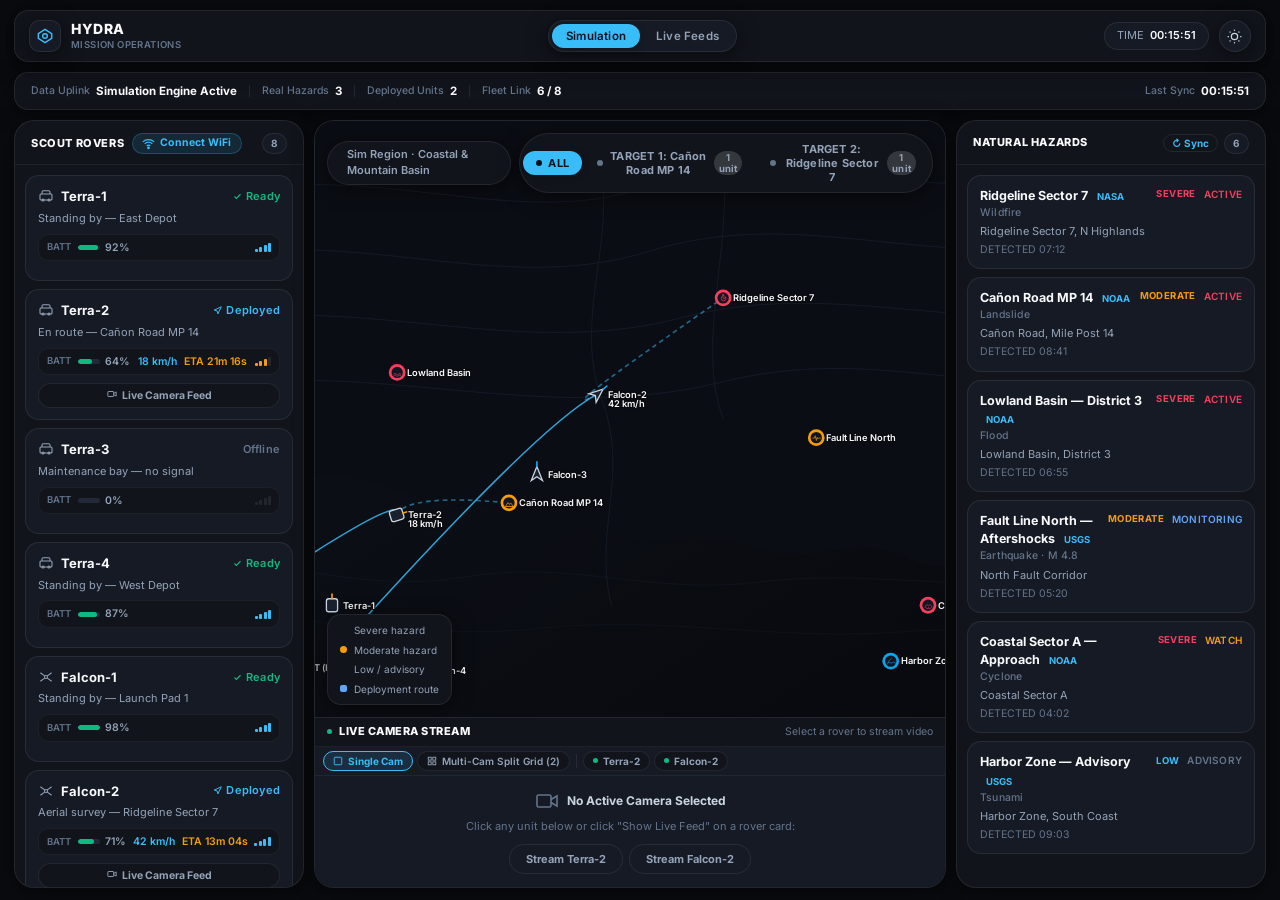
==== commit e4132a7f: "Working? IDK maybe" ====
--- a/index.html
+++ b/index.html
@@ -16,6 +16,7 @@
   <script src="js/helpers.js"></script>
   <script src="js/api.js"></script>
   <script src="js/telemetry.js"></script>
+  <script src="js/esp32.js"></script>
   <script src="js/map.js"></script>
   <script src="js/feed.js"></script>
   <script src="js/ui.js"></script>
--- a/css/dashboard.css
+++ b/css/dashboard.css
@@ -362,63 +362,53 @@
 }
 
 /* =========================================================
-   BENTO STATUS RIBBON
+   BENTO STATUS RIBBON (CLEAN & NON-BLINKING)
 ========================================================= */
 .statusbar {
   display: flex;
   align-items: center;
   justify-content: space-between;
-  height: 36px;
-  flex: 0 0 36px;
+  height: 38px;
+  flex: 0 0 38px;
   background: var(--bg-panel);
   border: 1px solid var(--border-card);
   border-radius: var(--radius-m);
-  padding: 0 14px;
+  padding: 0 16px;
   box-shadow: var(--shadow-bento);
-  gap: 8px;
+  gap: 12px;
 }
 
 .stat-group {
   display: flex;
   align-items: center;
-  gap: 14px;
+  gap: 12px;
 }
 
 .stat {
   display: flex;
   align-items: center;
   gap: 6px;
-  font-size: 11px;
+  font-size: 11.5px;
   color: var(--text-2);
 }
 
+.stat-lbl {
+  color: var(--text-3);
+  font-weight: 500;
+  font-size: 10.5px;
+}
+
+.stat-divider {
+  width: 1px;
+  height: 12px;
+  background: var(--border-card);
+  flex: none;
+}
+
 .stat b {
   color: var(--text-0);
   font-weight: 700;
-  font-family: var(--mono);
-  font-size: 11px;
-  margin-left: 2px;
-}
-
-.stat .stat-dot {
-  width: 6px;
-  height: 6px;
-  border-radius: 50%;
-  flex: none;
-}
-
-.stat .stat-dot.ok {
-  background: var(--accent-emerald);
-  box-shadow: 0 0 6px rgba(16, 185, 129, 0.6);
-}
-
-.stat .stat-dot.warn {
-  background: var(--accent-amber);
-  box-shadow: 0 0 6px rgba(245, 158, 11, 0.6);
-}
-
-.stat .stat-dot.off {
-  background: var(--text-4);
+  font-size: 11.5px;
 }
 
 /* =========================================================
@@ -531,44 +521,40 @@
   color: var(--text-0);
 }
 
+/* ---------- ROVER STATUS (IN-AIR CLEAN TEXT) ---------- */
 .rover-badge {
-  font-size: 9.5px;
-  font-weight: 700;
-  letter-spacing: 0.4px;
-  text-transform: uppercase;
-  padding: 2px 8px;
-  border-radius: var(--radius-pill);
+  display: inline-flex;
+  align-items: center;
+  gap: 4px;
+  font-size: 11px;
+  font-weight: 600;
+  letter-spacing: 0.2px;
+  padding: 0;
+  background: transparent;
+  border: none;
+  box-shadow: none;
   white-space: nowrap;
+  line-height: 1;
+}
+
+.rover-badge svg {
+  flex: none;
 }
 
 .badge-ready {
-  background: var(--accent-emerald-dim);
   color: var(--accent-emerald);
-  border: 1px solid rgba(16, 185, 129, 0.2);
 }
 
 .badge-deployed {
-  background: var(--accent-cyan-dim);
   color: var(--accent-cyan);
-  border: 1px solid rgba(56, 189, 248, 0.2);
 }
 
 .badge-returning {
-  background: var(--accent-amber-dim);
   color: var(--accent-amber);
-  border: 1px solid rgba(245, 158, 11, 0.2);
-}
-
-.badge-offline {
-  background: var(--bg-elevated);
+}
+
+.badge-offline, .badge-unavailable {
   color: var(--text-3);
-  border: 1px solid var(--border-card);
-}
-
-.badge-unavailable {
-  background: var(--bg-elevated);
-  color: var(--text-3);
-  border: 1px solid var(--border-card);
 }
 
 .rover-meta {
@@ -582,7 +568,6 @@
   display: flex;
   align-items: center;
   justify-content: space-between;
-  font-family: var(--mono);
   font-size: 10.5px;
   color: var(--text-2);
   background: var(--bg-panel);
@@ -591,10 +576,43 @@
   border: 1px solid var(--border-subtle);
 }
 
+.stat-sub {
+  font-size: 9.5px;
+  color: var(--text-3);
+  font-weight: 600;
+  margin-right: 2px;
+}
+
 .rover-stat {
   display: flex;
   align-items: center;
   gap: 5px;
+}
+
+.rover-empty-live {
+  display: flex;
+  flex-direction: column;
+  align-items: center;
+  justify-content: center;
+  padding: 32px 14px;
+  background: var(--bg-card);
+  border: 1px dashed var(--border-card);
+  border-radius: var(--radius-m);
+  margin: 12px;
+  text-align: center;
+}
+
+.wifi-empty-icon {
+  width: 48px;
+  height: 48px;
+  border-radius: 50%;
+  background: var(--bg-panel);
+  border: 1px solid var(--border-card);
+  display: flex;
+  align-items: center;
+  justify-content: center;
+  color: var(--accent-cyan);
+  box-shadow: var(--shadow-bento);
 }
 
 .batt-track {
@@ -714,82 +732,88 @@
   min-width: 0;
 }
 
-.hazard-sev-dot {
-  width: 8px;
-  height: 8px;
-  border-radius: 50%;
+.hazard-name {
+  font-weight: 700;
+  font-size: 12.5px;
+  color: var(--text-0);
+}
+
+.source-tag {
+  font-size: 9.5px;
+  color: var(--accent-cyan);
+  font-weight: 700;
+  margin-left: 6px;
+  padding: 0;
+  background: transparent;
+  border: none;
+  display: inline-block;
+}
+
+.hazard-type {
+  font-size: 10.5px;
+  color: var(--text-3);
+  letter-spacing: 0.2px;
+  font-weight: 500;
+}
+
+.hazard-badge-row {
+  display: flex;
+  align-items: center;
+  gap: 8px;
   flex: none;
-  margin-top: 2px;
-}
-
-.sev-severe {
-  background: var(--accent-rose);
-  box-shadow: 0 0 8px rgba(244, 63, 94, 0.6);
-}
-
-.sev-moderate {
-  background: var(--accent-amber);
-  box-shadow: 0 0 8px rgba(245, 158, 11, 0.6);
-}
-
-.sev-low {
-  background: var(--accent-cyan);
-  box-shadow: 0 0 8px rgba(56, 189, 248, 0.5);
-}
-
-.hazard-name {
-  font-weight: 700;
-  font-size: 12.5px;
-  color: var(--text-0);
-}
-
-.hazard-type {
+}
+
+.hazard-sev-badge {
+  font-size: 9.5px;
+  font-weight: 700;
+  letter-spacing: 0.4px;
+  padding: 0;
+  background: transparent;
+  border: none;
+  text-transform: uppercase;
+}
+
+.hazard-sev-badge.sev-severe {
+  color: var(--accent-rose);
+}
+
+.hazard-sev-badge.sev-moderate {
+  color: var(--accent-amber);
+}
+
+.hazard-sev-badge.sev-low {
+  color: var(--accent-cyan);
+}
+
+.hazard-status-pill {
   font-size: 10px;
+  font-weight: 600;
+  letter-spacing: 0.2px;
+  text-transform: uppercase;
+  padding: 0;
+  background: transparent;
+  border: none;
+  white-space: nowrap;
+}
+
+.status-active {
+  color: var(--accent-rose);
+}
+
+.status-watch {
+  color: var(--accent-amber);
+}
+
+.status-monitoring {
+  color: var(--accent-blue);
+}
+
+.status-advisory {
   color: var(--text-3);
-  text-transform: uppercase;
-  letter-spacing: 0.4px;
-  font-weight: 600;
-}
-
-.hazard-status-pill {
-  font-size: 9.5px;
-  font-weight: 700;
-  letter-spacing: 0.3px;
-  text-transform: uppercase;
-  padding: 2px 8px;
-  border-radius: var(--radius-pill);
-  white-space: nowrap;
-  flex: none;
-}
-
-.status-active {
-  background: var(--accent-rose-dim);
-  color: var(--accent-rose);
-  border: 1px solid rgba(244, 63, 94, 0.25);
-}
-
-.status-watch {
-  background: var(--accent-amber-dim);
-  color: var(--accent-amber);
-  border: 1px solid rgba(245, 158, 11, 0.25);
-}
-
-.status-monitoring {
-  background: var(--accent-blue-dim);
-  color: var(--accent-blue);
-  border: 1px solid rgba(96, 165, 250, 0.25);
-}
-
-.status-advisory {
-  background: var(--bg-elevated);
-  color: var(--text-2);
-  border: 1px solid var(--border-card);
 }
 
 .status-contained {
-  background: var(--accent-emerald-dim);
   color: var(--accent-emerald);
-  border: 1px solid rgba(16, 185, 129, 0.25);
 }
 
 .hazard-loc {
@@ -887,13 +911,15 @@
   border-radius: var(--radius-l);
   box-shadow: var(--shadow-bento);
   overflow: hidden;
+  height: 100%;
 }
 
 .map-wrap {
-  flex: 1;
+  flex: 1 1 auto;
   position: relative;
-  min-height: 0;
+  min-height: 240px;
   background: var(--map-bg-start);
+  overflow: hidden;
 }
 
 .map-toolbar {
@@ -1046,24 +1072,22 @@
 
 .target-hud-badge {
   font-weight: 700;
-  letter-spacing: 0.3px;
+  letter-spacing: 0.4px;
   text-transform: uppercase;
-  padding: 1px 6px;
-  border-radius: var(--radius-pill);
+  padding: 0;
+  background: transparent;
+  border: none;
 }
 
 .target-hud-badge.severe {
-  background: rgba(244, 63, 94, 0.25);
   color: #fda4af;
 }
 
 .target-hud-badge.moderate {
-  background: rgba(245, 158, 11, 0.25);
   color: #fde68a;
 }
 
 .target-hud-badge.low {
-  background: rgba(56, 189, 248, 0.25);
   color: #bae6fd;
 }
 
@@ -1149,6 +1173,9 @@
 
 /* ---------- SVG MAP CANVAS ---------- */
 svg.map-svg {
+  position: absolute;
+  top: 0;
+  left: 0;
   width: 100%;
   height: 100%;
   display: block;
@@ -1264,15 +1291,39 @@
   font-size: 11px;
 }
 
-/* =========================================================
-   LIVE CAMERA HUD & VIEWPORT (BENTO INSET WIDGET)
-========================================================= */
 .livefeed {
-  flex: 0 0 195px;
+  flex: 0 0 310px;
+  height: 310px;
+  min-height: 260px;
+  max-height: 420px;
   border-top: 1px solid var(--border-card);
   background: var(--bg-panel);
   display: flex;
   flex-direction: column;
+  overflow: hidden;
+  position: relative;
+  transition: flex 0.2s ease, height 0.2s ease;
+}
+
+.livefeed.livefeed-idle {
+  flex: 0 0 170px;
+  height: 170px;
+  min-height: 150px;
+  max-height: 190px;
+}
+
+.livefeed.livefeed-grid-mode {
+  flex: 0 0 340px;
+  height: 340px;
+  min-height: 290px;
+  max-height: 440px;
+}
+
+.livefeed.livefeed-expanded {
+  flex: 1 1 70% !important;
+  height: 100% !important;
+  min-height: 460px !important;
+  max-height: none !important;
 }
 
 .lf-header {
@@ -1303,6 +1354,13 @@
   animation: blink 1.6s ease-in-out infinite;
 }
 
+.rec-dot-idle {
+  width: 6px;
+  height: 6px;
+  border-radius: 50%;
+  background: var(--text-3);
+}
+
 @keyframes blink {
   0%, 100% { opacity: 1; }
   50% { opacity: 0.25; }
@@ -1326,7 +1384,7 @@
   flex: 1;
   position: relative;
   min-height: 0;
-  background: var(--bg-card);
+  background: #030508;
   overflow: hidden;
 }
 
@@ -1360,9 +1418,12 @@
 }
 
 .feed-canvas {
+  position: absolute;
+  inset: 0;
   width: 100%;
   height: 100%;
   display: block;
+  z-index: 1;
 }
 
 .lf-overlay {
@@ -1683,3 +1744,1007 @@
   overflow: hidden;
   clip: rect(0, 0, 0, 0);
 }
+
+/* =========================================================
+   ESP32 WIFI CONNECTION UI & BUTTONS
+========================================================= */
+.col-header-title-group {
+  display: flex;
+  align-items: center;
+  gap: 8px;
+}
+
+.wifi-connect-btn {
+  display: inline-flex;
+  align-items: center;
+  gap: 5px;
+  padding: 3px 9px;
+  border-radius: var(--radius-pill);
+  background: var(--accent-cyan-dim);
+  border: 1px solid rgba(56, 189, 248, 0.25);
+  color: var(--accent-cyan);
+  font-size: 10.5px;
+  font-weight: 700;
+  letter-spacing: 0.2px;
+  transition: var(--transition);
+  cursor: pointer;
+  line-height: 1;
+}
+
+.wifi-connect-btn:hover {
+  background: var(--accent-cyan);
+  color: #04121a;
+  border-color: var(--accent-cyan);
+  transform: translateY(-1px);
+  box-shadow: 0 2px 10px rgba(56, 189, 248, 0.35);
+}
+
+[data-theme="light"] .wifi-connect-btn:hover {
+  color: #ffffff;
+}
+
+.wifi-icon {
+  width: 13px;
+  height: 13px;
+  flex: none;
+}
+
+.wifi-pill-count {
+  font-size: 9px;
+  padding: 1px 5px;
+  background: var(--accent-cyan);
+  color: #04121a;
+  border-radius: var(--radius-pill);
+  font-weight: 800;
+  line-height: 1;
+}
+
+.wifi-connected-dot {
+  width: 6px;
+  height: 6px;
+  border-radius: 50%;
+  background: var(--accent-emerald);
+  box-shadow: 0 0 6px var(--accent-emerald);
+  animation: pulse-dot 2s infinite;
+}
+
+@keyframes pulse-dot {
+  0%, 100% { opacity: 1; transform: scale(1); }
+  50% { opacity: 0.4; transform: scale(0.85); }
+}
+
+/* ---------- ESP32 ROVER CARD BADGES ---------- */
+.rover-card-esp32 {
+  border-color: rgba(56, 189, 248, 0.2);
+}
+
+.rover-card-esp32:hover {
+  border-color: rgba(56, 189, 248, 0.4);
+}
+
+.esp32-badge {
+  display: inline-flex;
+  align-items: center;
+  gap: 3px;
+  font-size: 9px;
+  font-weight: 800;
+  padding: 2px 6px;
+  border-radius: var(--radius-pill);
+  background: rgba(56, 189, 248, 0.15);
+  color: var(--accent-cyan);
+  border: 1px solid rgba(56, 189, 248, 0.3);
+  letter-spacing: 0.3px;
+  margin-left: 4px;
+}
+
+.esp-ip-text {
+  font-family: var(--mono);
+  color: var(--accent-cyan);
+  font-weight: 600;
+  font-size: 10px;
+}
+
+.esp32-rssi {
+  display: inline-flex;
+  align-items: center;
+  gap: 3px;
+  font-family: var(--mono);
+  font-size: 9.5px;
+  color: var(--accent-emerald);
+}
+
+.mini-btn-danger {
+  color: var(--accent-rose) !important;
+  border-color: rgba(244, 63, 94, 0.25) !important;
+  background: rgba(244, 63, 94, 0.08) !important;
+}
+
+.mini-btn-danger:hover {
+  background: var(--accent-rose) !important;
+  color: #ffffff !important;
+}
+
+/* =========================================================
+   ESP32 MODAL DIALOG & SCANNER
+========================================================= */
+.esp32-modal {
+  width: 520px;
+  max-width: 95vw;
+  max-height: 85vh;
+}
+
+.mh-top-row {
+  display: flex;
+  align-items: flex-start;
+  justify-content: space-between;
+  width: 100%;
+}
+
+.mh-icon-title {
+  display: flex;
+  align-items: center;
+  gap: 12px;
+}
+
+.wifi-modal-icon {
+  width: 36px;
+  height: 36px;
+  border-radius: var(--radius-m);
+  background: var(--accent-cyan-dim);
+  border: 1px solid rgba(56, 189, 248, 0.3);
+  display: flex;
+  align-items: center;
+  justify-content: center;
+  color: var(--accent-cyan);
+  flex: none;
+}
+
+.wifi-modal-icon svg {
+  width: 20px;
+  height: 20px;
+}
+
+.modal-close-btn {
+  font-size: 20px;
+  line-height: 1;
+  color: var(--text-3);
+  padding: 4px;
+  cursor: pointer;
+}
+
+.modal-close-btn:hover {
+  color: var(--text-0);
+}
+
+.modal-tabs {
+  display: flex;
+  gap: 4px;
+  background: var(--bg-card);
+  padding: 3px;
+  border-radius: var(--radius-pill);
+  border: 1px solid var(--border-card);
+  margin-top: 12px;
+}
+
+.modal-tab {
+  flex: 1;
+  display: flex;
+  align-items: center;
+  justify-content: center;
+  gap: 6px;
+  padding: 6px 12px;
+  border-radius: var(--radius-pill);
+  font-size: 11px;
+  font-weight: 700;
+  color: var(--text-2);
+  transition: var(--transition);
+  cursor: pointer;
+}
+
+.modal-tab:hover {
+  color: var(--text-0);
+}
+
+.modal-tab.active {
+  background: var(--bg-pill-active);
+  color: var(--text-pill-active);
+  box-shadow: 0 2px 8px rgba(0, 0, 0, 0.15);
+}
+
+.esp-modal-body {
+  padding: 14px 16px;
+  overflow-y: auto;
+  max-height: 52vh;
+}
+
+/* ---------- SCANNER VIEW ---------- */
+.esp-scanner-top {
+  display: flex;
+  align-items: center;
+  justify-content: space-between;
+  margin-bottom: 12px;
+}
+
+.esp-scanner-status {
+  display: flex;
+  align-items: center;
+  gap: 8px;
+  font-size: 11.5px;
+  color: var(--text-1);
+}
+
+.scanner-pulse {
+  width: 8px;
+  height: 8px;
+  border-radius: 50%;
+  background: var(--accent-emerald);
+  box-shadow: 0 0 6px var(--accent-emerald);
+}
+
+.scanner-pulse.active {
+  background: var(--accent-cyan);
+  box-shadow: 0 0 10px var(--accent-cyan);
+  animation: pulse-dot 1s infinite;
+}
+
+.spin {
+  animation: spin 1s linear infinite;
+}
+
+@keyframes spin {
+  100% { transform: rotate(360deg); }
+}
+
+.esp-dev-list {
+  display: flex;
+  flex-direction: column;
+  gap: 9px;
+  margin-bottom: 14px;
+}
+
+.esp-device-card {
+  background: var(--bg-card);
+  border: 1px solid var(--border-card);
+  border-radius: var(--radius-m);
+  padding: 12px;
+  transition: var(--transition);
+}
+
+.esp-device-card:hover {
+  border-color: var(--border-card-hover);
+  background: var(--bg-card-hover);
+}
+
+.esp-device-card.device-connected {
+  border-color: rgba(16, 185, 129, 0.35);
+  background: rgba(16, 185, 129, 0.05);
+}
+
+.esp-dev-main {
+  display: flex;
+  align-items: flex-start;
+  justify-content: space-between;
+  margin-bottom: 8px;
+}
+
+.esp-dev-head {
+  display: flex;
+  align-items: center;
+  gap: 9px;
+}
+
+.esp-dev-icon {
+  width: 28px;
+  height: 28px;
+  border-radius: var(--radius-s);
+  background: var(--bg-panel);
+  border: 1px solid var(--border-subtle);
+  display: flex;
+  align-items: center;
+  justify-content: center;
+  color: var(--accent-cyan);
+  flex: none;
+}
+
+.esp-dev-name {
+  font-weight: 700;
+  font-size: 12.5px;
+  color: var(--text-0);
+}
+
+.esp-chipset {
+  font-size: 9.5px;
+  color: var(--text-3);
+  font-weight: 600;
+  margin-left: 4px;
+}
+
+.esp-dev-ip {
+  font-size: 10.5px;
+  color: var(--text-2);
+  font-family: var(--mono);
+  margin-top: 2px;
+}
+
+.esp-dev-ip b {
+  color: var(--accent-cyan);
+}
+
+.esp-dev-meta {
+  display: flex;
+  align-items: center;
+  gap: 10px;
+  flex: none;
+}
+
+.rssi-meter {
+  display: inline-flex;
+  align-items: flex-end;
+  gap: 2px;
+  font-family: var(--mono);
+  font-size: 9.5px;
+  color: var(--text-2);
+}
+
+.rssi-meter i {
+  display: inline-block;
+  width: 3px;
+  background: var(--bg-elevated);
+  border-radius: 1px;
+}
+
+.rssi-meter i:nth-child(1) { height: 4px; }
+.rssi-meter i:nth-child(2) { height: 7px; }
+.rssi-meter i:nth-child(3) { height: 10px; }
+.rssi-meter i:nth-child(4) { height: 13px; }
+
+.rssi-meter i.bar-on {
+  background: var(--accent-emerald);
+}
+
+.esp-batt {
+  display: inline-flex;
+  align-items: center;
+  gap: 4px;
+  font-size: 10px;
+  font-weight: 600;
+  color: var(--text-2);
+}
+
+.esp-dev-features {
+  display: flex;
+  flex-wrap: wrap;
+  gap: 4px;
+  margin-bottom: 10px;
+}
+
+.esp-feature-tag {
+  font-size: 9px;
+  font-weight: 600;
+  padding: 1px 6px;
+  border-radius: var(--radius-xs);
+  background: var(--bg-panel);
+  border: 1px solid var(--border-subtle);
+  color: var(--text-2);
+}
+
+.esp-dev-foot {
+  display: flex;
+  align-items: center;
+  justify-content: space-between;
+  padding-top: 8px;
+  border-top: 1px solid var(--border-subtle);
+}
+
+.esp-status-avail {
+  font-size: 10.5px;
+  color: var(--accent-emerald);
+  display: flex;
+  align-items: center;
+  gap: 5px;
+  font-weight: 600;
+}
+
+.dot-avail {
+  width: 5px;
+  height: 5px;
+  border-radius: 50%;
+  background: var(--accent-emerald);
+}
+
+.esp-linked-tag {
+  font-size: 10.5px;
+  color: var(--accent-emerald);
+  display: flex;
+  align-items: center;
+  gap: 5px;
+  font-weight: 700;
+}
+
+.esp-tip-box {
+  display: flex;
+  align-items: flex-start;
+  gap: 8px;
+  padding: 10px 12px;
+  background: var(--bg-card);
+  border: 1px solid var(--border-subtle);
+  border-radius: var(--radius-s);
+  font-size: 11px;
+  color: var(--text-2);
+  line-height: 1.4;
+}
+
+.esp-tip-box svg {
+  color: var(--accent-cyan);
+  flex: none;
+  margin-top: 1px;
+}
+
+.esp-tip-box code {
+  background: var(--bg-panel);
+  padding: 1px 4px;
+  border-radius: var(--radius-xs);
+  color: var(--accent-cyan);
+  font-family: var(--mono);
+}
+
+/* ---------- MANUAL SETUP FORM ---------- */
+.esp-manual-form {
+  display: flex;
+  flex-direction: column;
+  gap: 12px;
+}
+
+.form-row {
+  display: flex;
+  flex-direction: column;
+  gap: 4px;
+}
+
+.form-grid-2 {
+  display: grid;
+  grid-template-columns: 2fr 1fr;
+  gap: 10px;
+}
+
+.form-label {
+  font-size: 9.5px;
+  font-weight: 700;
+  text-transform: uppercase;
+  letter-spacing: 0.4px;
+  color: var(--text-3);
+}
+
+.form-input {
+  background: var(--bg-card);
+  border: 1px solid var(--border-card);
+  border-radius: var(--radius-s);
+  padding: 8px 12px;
+  font-family: var(--mono);
+  font-size: 12px;
+  color: var(--text-0);
+  outline: none;
+  transition: var(--transition);
+}
+
+.form-input:focus {
+  border-color: var(--border-focus);
+  background: var(--bg-card-hover);
+}
+
+.type-radio-pills {
+  display: flex;
+  gap: 8px;
+}
+
+.type-pill {
+  flex: 1;
+  display: flex;
+  align-items: center;
+  justify-content: center;
+  gap: 7px;
+  padding: 8px 12px;
+  border-radius: var(--radius-s);
+  background: var(--bg-card);
+  border: 1px solid var(--border-card);
+  font-size: 11.5px;
+  font-weight: 600;
+  color: var(--text-2);
+  cursor: pointer;
+  transition: var(--transition);
+}
+
+.type-pill:hover {
+  border-color: var(--border-card-hover);
+  color: var(--text-0);
+}
+
+.type-pill.active {
+  background: var(--accent-cyan-dim);
+  border-color: var(--accent-cyan);
+  color: var(--accent-cyan);
+  font-weight: 700;
+}
+
+.type-pill svg {
+  width: 14px;
+  height: 14px;
+}
+
+.esp-preview-box {
+  background: var(--bg-card);
+  border: 1px solid var(--border-card);
+  border-radius: var(--radius-s);
+  padding: 10px;
+}
+
+.preview-header {
+  display: flex;
+  align-items: center;
+  justify-content: space-between;
+  font-size: 11px;
+  font-weight: 700;
+  color: var(--text-2);
+  margin-bottom: 8px;
+}
+
+.preview-screen {
+  height: 100px;
+  background: #040609;
+  border-radius: var(--radius-xs);
+  display: flex;
+  align-items: center;
+  justify-content: center;
+  overflow: hidden;
+  position: relative;
+}
+
+.preview-placeholder {
+  display: flex;
+  flex-direction: column;
+  align-items: center;
+  gap: 6px;
+  color: var(--text-3);
+  font-size: 11px;
+}
+
+.test-stream-container {
+  width: 100%;
+  height: 100%;
+  position: relative;
+  display: flex;
+  align-items: center;
+  justify-content: center;
+}
+
+.test-img-stream {
+  width: 100%;
+  height: 100%;
+  object-fit: cover;
+}
+
+.test-badge.ok {
+  position: absolute;
+  top: 8px;
+  left: 8px;
+  font-size: 9px;
+  font-weight: 700;
+  padding: 2px 7px;
+  background: rgba(16, 185, 129, 0.85);
+  color: #ffffff;
+  border-radius: var(--radius-xs);
+}
+
+.test-fallback-view {
+  display: flex;
+  align-items: center;
+  gap: 6px;
+  font-size: 11px;
+  color: var(--text-2);
+}
+
+/* =========================================================
+   LIVE ESP32-CAM STREAM VIEWPORT & CONTROLS
+========================================================= */
+.lf-esp-controls {
+  display: flex;
+  align-items: center;
+  gap: 6px;
+  margin-right: 6px;
+}
+
+.lf-ctrl-btn {
+  display: inline-flex;
+  align-items: center;
+  gap: 4px;
+  font-size: 10px;
+  font-weight: 700;
+  padding: 2px 8px;
+  border-radius: var(--radius-pill);
+  border: 1px solid var(--border-card);
+  background: var(--bg-card);
+  color: var(--text-2);
+  transition: var(--transition);
+  cursor: pointer;
+}
+
+.lf-ctrl-btn:hover {
+  background: var(--bg-card-hover);
+  color: var(--text-0);
+  border-color: var(--border-card-hover);
+}
+
+.lf-ctrl-btn.active {
+  background: var(--accent-amber-dim);
+  border-color: var(--accent-amber);
+  color: var(--accent-amber);
+  box-shadow: 0 0 8px rgba(245, 158, 11, 0.3);
+}
+
+.esp-ip-pill {
+  font-family: var(--mono);
+  font-size: 9.5px;
+  font-weight: 700;
+  padding: 1px 6px;
+  border-radius: var(--radius-pill);
+  background: var(--accent-cyan-dim);
+  color: var(--accent-cyan);
+  border: 1px solid rgba(56, 189, 248, 0.3);
+  margin-left: 6px;
+}
+
+.feed-mjpeg-stream {
+  position: absolute;
+  inset: 0;
+  width: 100%;
+  height: 100%;
+  object-fit: cover;
+  display: block;
+  z-index: 2;
+}
+
+.feed-mjpeg-stream.stream-error {
+  display: none !important;
+}
+
+.dot-live {
+  display: inline-block;
+  width: 6px;
+  height: 6px;
+  border-radius: 50%;
+  background: var(--accent-emerald);
+  box-shadow: 0 0 6px var(--accent-emerald);
+  margin-right: 4px;
+  animation: blink 1.2s infinite;
+}
+
+/* Quick Driving D-Pad Overlay */
+.esp-dpad-overlay {
+  position: absolute;
+  bottom: 28px;
+  right: 12px;
+  z-index: 5;
+  display: flex;
+  flex-direction: column;
+  align-items: center;
+  gap: 2px;
+  background: rgba(14, 18, 26, 0.85);
+  backdrop-filter: blur(8px);
+  padding: 5px;
+  border-radius: var(--radius-m);
+  border: 1px solid rgba(255, 255, 255, 0.1);
+  box-shadow: 0 4px 14px rgba(0, 0, 0, 0.4);
+}
+
+.dpad-mid {
+  display: flex;
+  gap: 2px;
+}
+
+.dpad-btn {
+  width: 24px;
+  height: 22px;
+  display: flex;
+  align-items: center;
+  justify-content: center;
+  background: rgba(255, 255, 255, 0.08);
+  border: 1px solid rgba(255, 255, 255, 0.1);
+  border-radius: 4px;
+  color: var(--accent-cyan);
+  font-size: 10px;
+  cursor: pointer;
+  transition: var(--transition);
+}
+
+.dpad-btn:hover {
+  background: var(--accent-cyan);
+  color: #04121a;
+  transform: scale(1.08);
+}
+
+.dpad-btn:active,
+.dpad-btn.active {
+  background: var(--accent-cyan) !important;
+  color: #04121a !important;
+  transform: scale(1.15);
+  box-shadow: 0 0 10px var(--accent-cyan);
+}
+
+.dpad-stop.active {
+  background: var(--accent-rose) !important;
+  color: #ffffff !important;
+  box-shadow: 0 0 10px var(--accent-rose);
+}
+
+.dpad-stop {
+  color: var(--accent-rose);
+}
+
+.dpad-stop:hover {
+  background: var(--accent-rose);
+  color: #ffffff;
+}
+
+.drive-tag {
+  color: var(--text-3);
+  transition: all 0.2s ease;
+}
+
+.drive-tag.active {
+  color: var(--accent-cyan);
+  background: rgba(56, 189, 248, 0.25);
+  border-color: var(--accent-cyan);
+  font-weight: 800;
+  box-shadow: 0 0 8px rgba(56, 189, 248, 0.4);
+}
+
+/* Multi-Camera Feed Switcher Strip */
+.feed-tabs-strip {
+  display: flex;
+  align-items: center;
+  gap: 4px;
+  padding: 4px 8px;
+  background: var(--bg-card);
+  border-bottom: 1px solid var(--border-subtle);
+  overflow-x: auto;
+  flex: none;
+}
+
+.feed-tab-btn {
+  display: inline-flex;
+  align-items: center;
+  gap: 5px;
+  padding: 3px 9px;
+  border-radius: var(--radius-pill);
+  background: var(--bg-panel);
+  border: 1px solid var(--border-card);
+  font-size: 10px;
+  font-weight: 600;
+  color: var(--text-2);
+  cursor: pointer;
+  white-space: nowrap;
+  transition: var(--transition);
+}
+
+.feed-tab-btn:hover {
+  border-color: var(--border-card-hover);
+  color: var(--text-0);
+}
+
+.feed-tab-btn.active {
+  background: var(--accent-cyan-dim);
+  border-color: var(--accent-cyan);
+  color: var(--accent-cyan);
+  font-weight: 700;
+}
+
+.rec-dot-sm {
+  width: 5px;
+  height: 5px;
+  border-radius: 50%;
+  background: var(--accent-emerald);
+  flex: none;
+}
+
+.rec-dot-sm.active {
+  background: var(--accent-rose);
+  animation: blink 1.2s infinite;
+}
+
+.ft-name {
+  font-weight: 700;
+}
+
+.ft-ip {
+  font-family: var(--mono);
+  font-size: 9px;
+  color: var(--text-3);
+}
+
+.feed-tab-btn.active .ft-ip {
+  color: var(--accent-cyan);
+}
+
+/* Firmware Guide Styling */
+.esp-firmware-guide {
+  display: flex;
+  flex-direction: column;
+  gap: 12px;
+}
+
+.esp-fw-head {
+  display: flex;
+  align-items: center;
+  justify-content: space-between;
+}
+
+.esp-code-container {
+  background: #06090f;
+  border: 1px solid var(--border-card);
+  border-radius: var(--radius-s);
+  padding: 10px 12px;
+  max-height: 160px;
+  overflow-y: auto;
+}
+
+.esp-code {
+  font-family: var(--mono);
+  font-size: 10.5px;
+  color: #7dd3fc;
+  line-height: 1.5;
+  white-space: pre-wrap;
+  word-break: break-all;
+}
+
+.esp-hw-specs-grid {
+  display: grid;
+  grid-template-columns: 1fr 1fr;
+  gap: 8px;
+}
+
+.hw-spec-card {
+  background: var(--bg-card);
+  border: 1px solid var(--border-subtle);
+  border-radius: var(--radius-s);
+  padding: 8px 10px;
+  display: flex;
+  flex-direction: column;
+  gap: 2px;
+}
+
+.hw-spec-card b {
+  font-size: 10px;
+  color: var(--text-0);
+}
+
+.hw-spec-card span {
+  font-size: 10px;
+  color: var(--accent-cyan);
+  font-family: var(--mono);
+}
+
+/* =========================================================
+   MULTI-CAMERA SPLIT GRID VIEW STYLING
+========================================================= */
+.strip-divider {
+  width: 1px;
+  height: 14px;
+  background: var(--border-card);
+  margin: 0 2px;
+}
+
+.livefeed-grid-mode {
+  flex: 0 0 240px;
+}
+
+.lf-body-grid {
+  padding: 6px;
+  background: #04070d;
+}
+
+.multi-camera-grid {
+  display: grid;
+  gap: 6px;
+  width: 100%;
+  height: 100%;
+}
+
+.multi-camera-grid.grid-2 {
+  grid-template-columns: 1fr 1fr;
+}
+
+.multi-camera-grid.grid-4 {
+  grid-template-columns: 1fr 1fr;
+  grid-template-rows: 1fr 1fr;
+}
+
+.grid-cam-tile {
+  background: var(--bg-panel);
+  border: 1px solid var(--border-card);
+  border-radius: var(--radius-s);
+  display: flex;
+  flex-direction: column;
+  overflow: hidden;
+  cursor: pointer;
+  transition: var(--transition);
+  position: relative;
+}
+
+.grid-cam-tile:hover {
+  border-color: var(--accent-cyan);
+  transform: scale(1.01);
+  box-shadow: 0 4px 14px rgba(0, 0, 0, 0.4);
+}
+
+.grid-cam-head {
+  display: flex;
+  align-items: center;
+  justify-content: space-between;
+  padding: 3px 8px;
+  background: var(--bg-card);
+  border-bottom: 1px solid var(--border-subtle);
+  font-size: 10px;
+  font-weight: 700;
+  color: var(--text-0);
+  flex: none;
+}
+
+.grid-cam-title {
+  display: flex;
+  align-items: center;
+  gap: 5px;
+}
+
+.grid-cam-meta {
+  display: flex;
+  align-items: center;
+  gap: 6px;
+}
+
+.grid-cam-screen {
+  flex: 1;
+  position: relative;
+  background: #030508;
+  overflow: hidden;
+  display: flex;
+  align-items: center;
+  justify-content: center;
+}
+
+.grid-synthetic-view {
+  width: 100%;
+  height: 100%;
+  display: flex;
+  flex-direction: column;
+  align-items: center;
+  justify-content: center;
+  gap: 4px;
+  color: var(--text-3);
+  font-size: 10px;
+}
+
+.grid-synthetic-view svg {
+  color: var(--accent-cyan);
+  opacity: 0.6;
+}
+
+.grid-cam-osd {
+  position: absolute;
+  bottom: 4px;
+  left: 6px;
+  right: 6px;
+  display: flex;
+  align-items: center;
+  justify-content: space-between;
+  font-family: var(--mono);
+  font-size: 8.5px;
+  color: #bae6fd;
+  background: rgba(4, 7, 12, 0.7);
+  padding: 1px 5px;
+  border-radius: 3px;
+  pointer-events: none;
+}
+
+
+
+
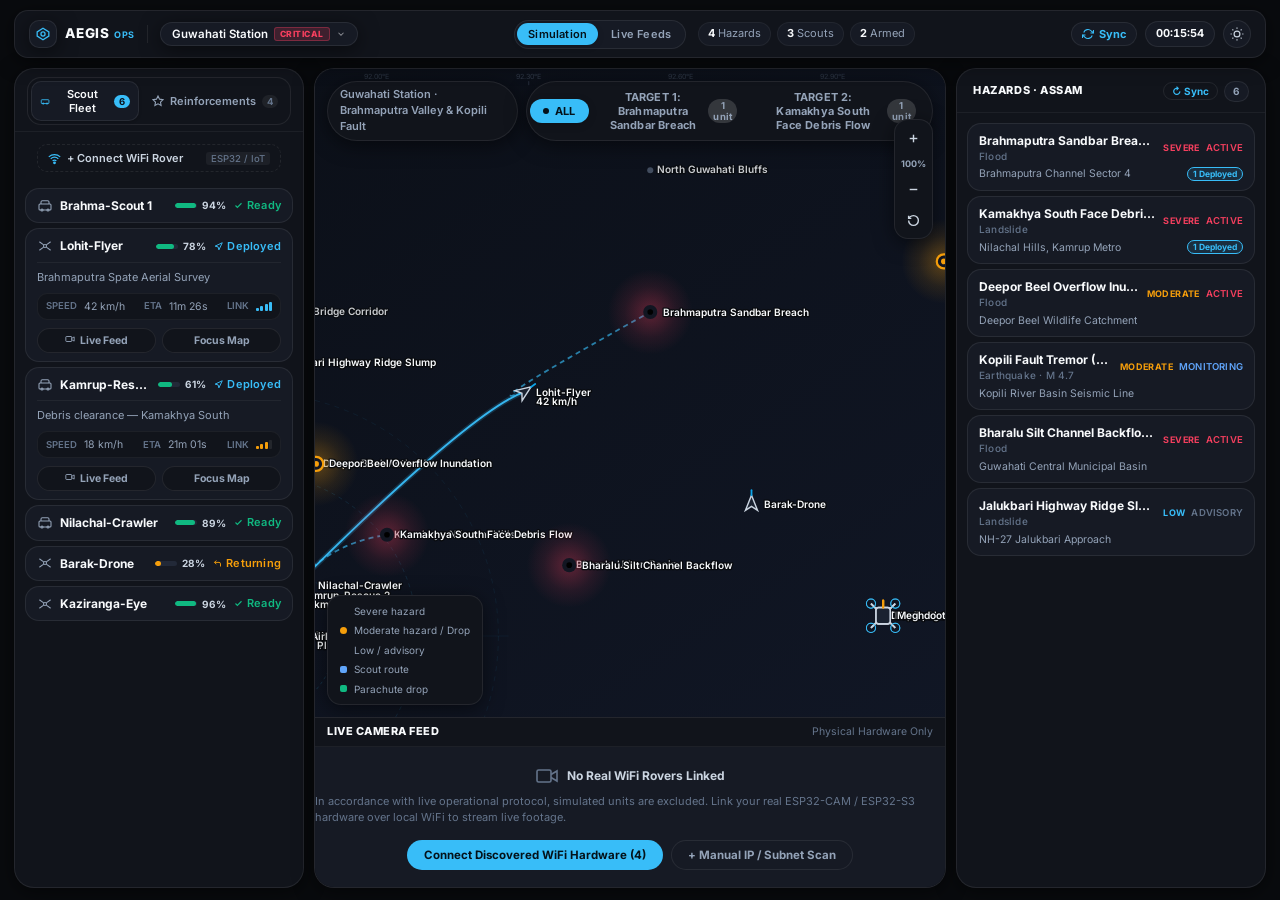
==== commit f0545e76: "Initial commit" ====
--- a/index.html
+++ b/index.html
@@ -1,13 +1,17 @@
 <!DOCTYPE html>
 <html lang="en">
+
 <head>
   <meta charset="UTF-8">
   <meta name="viewport" content="width=device-width, initial-scale=1.0">
-  <title>HYDRA &mdash; Hazard Response &amp; Scout Rover Operations</title>
+  <title>AEGIS &mdash; Hazard Response &amp; Scout Rover Operations</title>
   <link rel="preconnect" href="https://fonts.googleapis.com">
-  <link href="https://fonts.googleapis.com/css2?family=Inter:wght@400;500;600;700;800&family=IBM+Plex+Mono:wght@400;500;600;700&display=swap" rel="stylesheet">
+  <link
+    href="https://fonts.googleapis.com/css2?family=Inter:wght@400;500;600;700;800&family=IBM+Plex+Mono:wght@400;500;600;700&display=swap"
+    rel="stylesheet">
   <link rel="stylesheet" href="css/dashboard.css">
 </head>
+
 <body>
   <div class="app" id="app"></div>
 
@@ -22,4 +26,5 @@
   <script src="js/ui.js"></script>
   <script src="js/app.js"></script>
 </body>
-</html>
+
+</html>
--- a/css/dashboard.css
+++ b/css/dashboard.css
@@ -1,5 +1,5 @@
 /* =========================================================
-   HYDRA MISSION CONTROL - BENTO-GRID DESIGN SYSTEM
+   AEGIS MISSION CONTROL - BENTO-GRID DESIGN SYSTEM
    Supports Light & Dark Modes with Instant Single-Click Toggle
 ========================================================= */
 
@@ -17,7 +17,8 @@
 /* =========================================================
    DARK MODE TOKENS (DEFAULT)
 ========================================================= */
-[data-theme="dark"], :root {
+[data-theme="dark"],
+:root {
   --bg-canvas: #090b0e;
   --bg-panel: #11141b;
   --bg-card: #161a24;
@@ -107,13 +108,16 @@
 }
 
 /* ---------- RESET & GLOBAL LAYOUT ---------- */
-*, *::before, *::after {
+*,
+*::before,
+*::after {
   box-sizing: border-box;
   margin: 0;
   padding: 0;
 }
 
-html, body {
+html,
+body {
   height: 100%;
   width: 100%;
   background: var(--bg-canvas);
@@ -185,31 +189,46 @@
 }
 
 /* =========================================================
-   BENTO TOPBAR (FLOATING NAVIGATION PILL)
+   CONSOLIDATED COMMAND HEADER (48PX TACTICAL BAR)
 ========================================================= */
 .topbar {
   display: flex;
   align-items: center;
   justify-content: space-between;
-  padding: 6px 14px;
-  height: 52px;
-  flex: 0 0 52px;
+  padding: 0 14px;
+  height: 48px;
+  flex: 0 0 48px;
   background: var(--bg-panel);
   border: 1px solid var(--border-card);
   border-radius: var(--radius-m);
   box-shadow: var(--shadow-bento);
   z-index: 20;
+  gap: 12px;
+}
+
+.topbar-left {
+  display: flex;
+  align-items: center;
+  gap: 12px;
+  flex: none;
+}
+
+.topbar-v-divider {
+  width: 1px;
+  height: 18px;
+  background: var(--border-card);
+  flex: none;
 }
 
 .brand {
   display: flex;
   align-items: center;
-  gap: 10px;
+  gap: 8px;
 }
 
 .brand-mark {
-  width: 32px;
-  height: 32px;
+  width: 28px;
+  height: 28px;
   border-radius: var(--radius-s);
   background: var(--bg-card);
   border: 1px solid var(--border-card);
@@ -222,50 +241,58 @@
 }
 
 .brand-mark svg {
-  width: 16px;
-  height: 16px;
+  width: 14px;
+  height: 14px;
 }
 
 .brand-text {
   display: flex;
-  flex-direction: column;
+  align-items: baseline;
+  gap: 4px;
 }
 
 .brand-name {
   font-weight: 800;
-  font-size: 14px;
-  letter-spacing: 0.6px;
-  color: var(--text-0);
-  line-height: 1.2;
+  font-size: 13.5px;
+  letter-spacing: 0.8px;
+  color: var(--text-0);
+  line-height: 1;
 }
 
 .brand-sub {
-  font-size: 9.5px;
-  color: var(--text-3);
-  letter-spacing: 0.4px;
+  font-size: 9px;
+  color: var(--accent-cyan);
+  letter-spacing: 0.5px;
   text-transform: uppercase;
-  font-weight: 600;
-}
-
-/* ---------- CENTER NAVIGATION PILL ---------- */
+  font-weight: 700;
+}
+
+/* ---------- CENTER NAVIGATION & STATUS CHIPS ---------- */
+.topbar-center {
+  display: flex;
+  align-items: center;
+  gap: 12px;
+  min-width: 0;
+}
+
 .mode-switch {
   display: flex;
   align-items: center;
   background: var(--bg-card);
   border: 1px solid var(--border-card);
   border-radius: var(--radius-pill);
-  padding: 3px;
+  padding: 2.5px;
   gap: 2px;
-  box-shadow: var(--shadow-bento);
+  flex: none;
 }
 
 .mode-switch button {
   display: flex;
   align-items: center;
-  gap: 6px;
-  padding: 5px 14px;
+  gap: 5px;
+  padding: 4px 11px;
   border-radius: var(--radius-pill);
-  font-size: 11.5px;
+  font-size: 11px;
   font-weight: 600;
   color: var(--text-2);
   letter-spacing: 0.2px;
@@ -279,18 +306,18 @@
 .mode-switch button.active {
   background: var(--bg-pill-active);
   color: var(--text-pill-active);
-  box-shadow: 0 2px 8px rgba(0, 0, 0, 0.15);
+  box-shadow: 0 2px 6px rgba(0, 0, 0, 0.15);
 }
 
 .mode-switch button.live-active {
   background: var(--accent-amber);
   color: #ffffff;
-  box-shadow: 0 2px 8px rgba(245, 158, 11, 0.3);
+  box-shadow: 0 2px 6px rgba(245, 158, 11, 0.3);
 }
 
 .mode-switch .dot {
-  width: 6px;
-  height: 6px;
+  width: 5px;
+  height: 5px;
   border-radius: 50%;
   background: var(--text-3);
   flex: none;
@@ -304,11 +331,88 @@
   background: #ffffff;
 }
 
+.topbar-telemetry-strip {
+  display: flex;
+  align-items: center;
+  gap: 6px;
+  overflow: hidden;
+}
+
+.topbar-chip {
+  display: inline-flex;
+  align-items: center;
+  gap: 5px;
+  padding: 3px 9px;
+  background: var(--bg-card);
+  border: 1px solid var(--border-subtle);
+  border-radius: var(--radius-pill);
+  font-size: 11px;
+  color: var(--text-2);
+  white-space: nowrap;
+  user-select: none;
+}
+
+.topbar-chip b {
+  color: var(--text-0);
+  font-weight: 700;
+  font-family: var(--mono);
+}
+
+.topbar-chip.chip-live {
+  background: var(--accent-emerald-dim);
+  border-color: var(--accent-emerald);
+  color: var(--accent-emerald);
+  font-weight: 600;
+}
+
+.chip-dot {
+  width: 5px;
+  height: 5px;
+  border-radius: 50%;
+  flex: none;
+}
+
+.dot-amber {
+  background: var(--accent-amber);
+  box-shadow: 0 0 5px rgba(245, 158, 11, 0.4);
+}
+
+.dot-cyan {
+  background: var(--accent-cyan);
+  box-shadow: 0 0 5px rgba(56, 189, 248, 0.4);
+}
+
+.dot-emerald {
+  background: var(--accent-emerald);
+  box-shadow: 0 0 5px rgba(16, 185, 129, 0.4);
+}
+
 /* ---------- TOPBAR RIGHT CONTROLS ---------- */
 .topbar-right {
   display: flex;
   align-items: center;
-  gap: 10px;
+  gap: 8px;
+  flex: none;
+}
+
+.topbar-sync-btn {
+  display: inline-flex;
+  align-items: center;
+  gap: 5px;
+  padding: 4px 10px;
+  background: var(--bg-card);
+  border: 1px solid var(--border-card);
+  border-radius: var(--radius-pill);
+  font-size: 11px;
+  font-weight: 700;
+  color: var(--accent-cyan);
+  transition: var(--transition);
+}
+
+.topbar-sync-btn:hover {
+  background: var(--accent-cyan-dim);
+  border-color: var(--accent-cyan);
+  transform: translateY(-1px);
 }
 
 .topbar-clock {
@@ -318,15 +422,24 @@
   background: var(--bg-card);
   border: 1px solid var(--border-card);
   border-radius: var(--radius-pill);
-  padding: 5px 12px;
+  padding: 4px 10px;
   font-family: var(--mono);
   font-size: 11px;
   color: var(--text-2);
+  font-variant-numeric: tabular-nums;
+}
+
+.tc-dot {
+  width: 5px;
+  height: 5px;
+  border-radius: 50%;
+  background: var(--accent-emerald);
+  box-shadow: 0 0 5px var(--accent-emerald);
 }
 
 .topbar-clock b {
   color: var(--text-0);
-  font-weight: 600;
+  font-weight: 700;
 }
 
 /* ---------- THEME TOGGLE BUTTON (SINGLE CLICK) ---------- */
@@ -334,14 +447,13 @@
   display: flex;
   align-items: center;
   justify-content: center;
-  width: 32px;
-  height: 32px;
+  width: 28px;
+  height: 28px;
   border-radius: var(--radius-pill);
   background: var(--bg-card);
   border: 1px solid var(--border-card);
   color: var(--text-1);
   transition: var(--transition);
-  box-shadow: var(--shadow-bento);
 }
 
 .theme-toggle-btn:hover {
@@ -352,63 +464,13 @@
 }
 
 .theme-toggle-btn svg {
-  width: 15px;
-  height: 15px;
+  width: 14px;
+  height: 14px;
   transition: transform 0.3s ease;
 }
 
 .theme-toggle-btn:hover svg {
   transform: rotate(25deg);
-}
-
-/* =========================================================
-   BENTO STATUS RIBBON (CLEAN & NON-BLINKING)
-========================================================= */
-.statusbar {
-  display: flex;
-  align-items: center;
-  justify-content: space-between;
-  height: 38px;
-  flex: 0 0 38px;
-  background: var(--bg-panel);
-  border: 1px solid var(--border-card);
-  border-radius: var(--radius-m);
-  padding: 0 16px;
-  box-shadow: var(--shadow-bento);
-  gap: 12px;
-}
-
-.stat-group {
-  display: flex;
-  align-items: center;
-  gap: 12px;
-}
-
-.stat {
-  display: flex;
-  align-items: center;
-  gap: 6px;
-  font-size: 11.5px;
-  color: var(--text-2);
-}
-
-.stat-lbl {
-  color: var(--text-3);
-  font-weight: 500;
-  font-size: 10.5px;
-}
-
-.stat-divider {
-  width: 1px;
-  height: 12px;
-  background: var(--border-card);
-  flex: none;
-}
-
-.stat b {
-  color: var(--text-0);
-  font-weight: 700;
-  font-size: 11.5px;
 }
 
 /* =========================================================
@@ -474,35 +536,44 @@
   border: 1px solid var(--border-card);
   background: var(--bg-card);
   border-radius: var(--radius-m);
-  padding: 11px 12px;
-  margin-bottom: 8px;
+  padding: 8px 11px;
+  margin-bottom: 5px;
   cursor: pointer;
-  transition: var(--transition);
+  transition: all 0.2s cubic-bezier(0.16, 1, 0.3, 1);
 }
 
 .rover-card:hover {
   border-color: var(--border-card-hover);
   background: var(--bg-card-hover);
   transform: translateY(-1px);
-  box-shadow: var(--shadow-bento);
 }
 
 .rover-card.selected {
   border-color: var(--border-focus);
-  background: var(--accent-cyan-dim);
+  background: var(--bg-panel);
+  box-shadow: 0 0 12px rgba(56, 189, 248, 0.15);
+}
+
+.rover-card.compact-card .rover-top {
+  margin-bottom: 0;
+}
+
+.rover-card.compact-card.expanded .rover-top {
+  margin-bottom: 7px;
 }
 
 .rover-top {
   display: flex;
   align-items: center;
   justify-content: space-between;
-  margin-bottom: 5px;
+  gap: 8px;
 }
 
 .rover-id {
   display: flex;
   align-items: center;
   gap: 7px;
+  min-width: 0;
 }
 
 .rover-type-icon {
@@ -517,8 +588,74 @@
 
 .rover-name {
   font-weight: 700;
-  font-size: 13px;
-  color: var(--text-0);
+  font-size: 12px;
+  color: var(--text-0);
+  white-space: nowrap;
+  overflow: hidden;
+  text-overflow: ellipsis;
+}
+
+.rover-compact-right {
+  display: flex;
+  align-items: center;
+  gap: 8px;
+  flex: none;
+}
+
+.rover-batt-compact {
+  display: flex;
+  align-items: center;
+  gap: 5px;
+  font-size: 10px;
+  font-family: var(--mono);
+  color: var(--text-2);
+}
+
+.batt-text {
+  font-weight: 700;
+  color: var(--text-1);
+}
+
+.rover-payload-tag {
+  display: inline-block;
+  font-size: 9px;
+  font-weight: 700;
+  padding: 1px 5px;
+  border-radius: var(--radius-pill);
+  margin-left: 4px;
+  vertical-align: middle;
+  line-height: 1.2;
+}
+
+.rover-payload-tag.armed {
+  background: var(--accent-emerald-dim);
+  color: var(--accent-emerald);
+  border: 1px solid var(--accent-emerald);
+}
+
+.rover-payload-tag.empty {
+  background: var(--bg-panel);
+  color: var(--text-3);
+  border: 1px solid var(--border-subtle);
+}
+
+.rover-expanded-body {
+  margin-top: 7px;
+  padding-top: 7px;
+  border-top: 1px solid var(--border-subtle);
+  animation: fadeInExpand 0.2s cubic-bezier(0.16, 1, 0.3, 1);
+}
+
+@keyframes fadeInExpand {
+  from {
+    opacity: 0;
+    transform: translateY(-3px);
+  }
+
+  to {
+    opacity: 1;
+    transform: translateY(0);
+  }
 }
 
 /* ---------- ROVER STATUS (IN-AIR CLEAN TEXT) ---------- */
@@ -553,7 +690,8 @@
   color: var(--accent-amber);
 }
 
-.badge-offline, .badge-unavailable {
+.badge-offline,
+.badge-unavailable {
   color: var(--text-3);
 }
 
@@ -631,8 +769,13 @@
   background: var(--accent-emerald);
 }
 
-.batt-fill.low { background: var(--accent-rose); }
-.batt-fill.mid { background: var(--accent-amber); }
+.batt-fill.low {
+  background: var(--accent-rose);
+}
+
+.batt-fill.mid {
+  background: var(--accent-amber);
+}
 
 .conn-pips {
   display: flex;
@@ -648,15 +791,37 @@
   display: block;
 }
 
-.conn-pips i:nth-child(1) { height: 3px; }
-.conn-pips i:nth-child(2) { height: 5px; }
-.conn-pips i:nth-child(3) { height: 7px; }
-.conn-pips i:nth-child(4) { height: 9px; }
-
-.conn-pips.strong i { background: var(--accent-cyan); }
-.conn-pips.moderate i:nth-child(-n+3) { background: var(--accent-amber); }
-.conn-pips.weak i:nth-child(-n+1) { background: var(--accent-rose); }
-.conn-pips.none i { background: var(--border-card); }
+.conn-pips i:nth-child(1) {
+  height: 3px;
+}
+
+.conn-pips i:nth-child(2) {
+  height: 5px;
+}
+
+.conn-pips i:nth-child(3) {
+  height: 7px;
+}
+
+.conn-pips i:nth-child(4) {
+  height: 9px;
+}
+
+.conn-pips.strong i {
+  background: var(--accent-cyan);
+}
+
+.conn-pips.moderate i:nth-child(-n+3) {
+  background: var(--accent-amber);
+}
+
+.conn-pips.weak i:nth-child(-n+1) {
+  background: var(--accent-rose);
+}
+
+.conn-pips.none i {
+  background: var(--border-card);
+}
 
 .rover-actions {
   display: flex;
@@ -692,13 +857,16 @@
 /* =========================================================
    BENTO HAZARD CARDS
 ========================================================= */
+/* =========================================================
+   BENTO HAZARD CARDS (COMPACT PROGRESSIVE DISCLOSURE)
+========================================================= */
 .hazard-card {
   border: 1px solid var(--border-card);
   background: var(--bg-card);
   border-radius: var(--radius-m);
-  margin-bottom: 8px;
+  margin-bottom: 5px;
   overflow: hidden;
-  transition: var(--transition);
+  transition: all 0.2s cubic-bezier(0.16, 1, 0.3, 1);
 }
 
 .hazard-card:hover {
@@ -709,20 +877,21 @@
 
 .hazard-card.selected {
   border-color: var(--accent-amber);
-  box-shadow: 0 0 14px rgba(245, 158, 11, 0.15);
+  box-shadow: 0 0 12px rgba(245, 158, 11, 0.15);
+  background: var(--bg-panel);
 }
 
 .hazard-head {
-  padding: 11px 12px;
+  padding: 8px 11px;
   cursor: pointer;
 }
 
 .hazard-top {
   display: flex;
-  align-items: flex-start;
+  align-items: center;
   justify-content: space-between;
   gap: 8px;
-  margin-bottom: 4px;
+  margin-bottom: 3px;
 }
 
 .hazard-id {
@@ -730,19 +899,23 @@
   align-items: center;
   gap: 8px;
   min-width: 0;
+  flex: 1;
 }
 
 .hazard-name {
   font-weight: 700;
-  font-size: 12.5px;
-  color: var(--text-0);
+  font-size: 12px;
+  color: var(--text-0);
+  white-space: nowrap;
+  overflow: hidden;
+  text-overflow: ellipsis;
 }
 
 .source-tag {
-  font-size: 9.5px;
+  font-size: 9px;
   color: var(--accent-cyan);
   font-weight: 700;
-  margin-left: 6px;
+  margin-left: 4px;
   padding: 0;
   background: transparent;
   border: none;
@@ -750,7 +923,7 @@
 }
 
 .hazard-type {
-  font-size: 10.5px;
+  font-size: 10px;
   color: var(--text-3);
   letter-spacing: 0.2px;
   font-weight: 500;
@@ -759,12 +932,12 @@
 .hazard-badge-row {
   display: flex;
   align-items: center;
-  gap: 8px;
+  gap: 6px;
   flex: none;
 }
 
 .hazard-sev-badge {
-  font-size: 9.5px;
+  font-size: 9px;
   font-weight: 700;
   letter-spacing: 0.4px;
   padding: 0;
@@ -786,7 +959,7 @@
 }
 
 .hazard-status-pill {
-  font-size: 10px;
+  font-size: 9.5px;
   font-weight: 600;
   letter-spacing: 0.2px;
   text-transform: uppercase;
@@ -816,29 +989,48 @@
   color: var(--accent-emerald);
 }
 
+.hazard-loc-row {
+  display: flex;
+  align-items: center;
+  justify-content: space-between;
+  gap: 6px;
+  margin-top: 1px;
+}
+
 .hazard-loc {
-  font-size: 11px;
+  font-size: 10.5px;
   color: var(--text-2);
-  margin-bottom: 2px;
-}
-
-.hazard-time {
-  font-family: var(--mono);
-  font-size: 10.5px;
-  color: var(--text-3);
-}
-
-.hazard-detail {
-  padding: 0 12px 12px;
+  white-space: nowrap;
+  overflow: hidden;
+  text-overflow: ellipsis;
+}
+
+.hz-assigned-chip {
+  display: inline-flex;
+  align-items: center;
+  font-size: 8.5px;
+  font-weight: 700;
+  color: var(--accent-cyan);
+  background: var(--accent-cyan-dim);
+  border: 1px solid var(--accent-cyan);
+  padding: 1px 5px;
+  border-radius: var(--radius-pill);
+  line-height: 1.2;
+  flex: none;
+}
+
+.hazard-expanded-body {
+  padding: 0 11px 9px;
   border-top: 1px solid var(--border-subtle);
   background: var(--bg-panel);
+  animation: fadeInExpand 0.2s cubic-bezier(0.16, 1, 0.3, 1);
 }
 
 .hazard-detail-grid {
   display: grid;
-  grid-template-columns: 1fr 1fr;
-  gap: 8px;
-  margin: 10px 0;
+  grid-template-columns: repeat(2, 1fr);
+  gap: 6px;
+  margin: 7px 0;
 }
 
 .detail-field label {
@@ -899,6 +1091,113 @@
   gap: 6px;
 }
 
+/* Hazard Inline Deployment Section */
+.hazard-deploy-section {
+  margin-top: 10px;
+  padding-top: 9px;
+  border-top: 1px solid var(--border-subtle);
+}
+
+.hds-header {
+  display: flex;
+  align-items: center;
+  justify-content: space-between;
+  margin-bottom: 7px;
+}
+
+.hds-title {
+  font-size: 10.5px;
+  font-weight: 700;
+  color: var(--text-2);
+}
+
+.hds-link-all {
+  font-size: 10px;
+  font-weight: 700;
+  color: var(--accent-cyan);
+  background: transparent;
+  border: none;
+  cursor: pointer;
+  padding: 0;
+}
+
+.hds-link-all:hover {
+  text-decoration: underline;
+}
+
+.hds-rovers-list {
+  display: flex;
+  flex-direction: column;
+  gap: 5px;
+  margin-bottom: 9px;
+}
+
+.hds-rover-row {
+  display: flex;
+  align-items: center;
+  justify-content: space-between;
+  padding: 5px 8px;
+  background: var(--bg-card);
+  border: 1px solid var(--border-subtle);
+  border-radius: var(--radius-s);
+  transition: all 0.15s ease;
+}
+
+.hds-rover-row:hover {
+  border-color: var(--border-card);
+  background: var(--bg-panel);
+}
+
+.hds-rover-info {
+  display: flex;
+  align-items: center;
+  gap: 7px;
+  min-width: 0;
+  flex: 1;
+}
+
+.hds-r-name {
+  font-size: 11px;
+  font-weight: 700;
+  color: var(--text-0);
+  white-space: nowrap;
+  overflow: hidden;
+  text-overflow: ellipsis;
+}
+
+.hds-r-meta {
+  font-size: 9.5px;
+  color: var(--text-3);
+}
+
+.hds-deploy-single-btn {
+  padding: 3px 8px !important;
+  font-size: 10px !important;
+  font-weight: 700 !important;
+  background: var(--accent-cyan) !important;
+  color: #0b0f17 !important;
+  border: none !important;
+  border-radius: var(--radius-pill) !important;
+  cursor: pointer !important;
+  flex: none !important;
+  transition: all 0.15s ease !important;
+}
+
+.hds-deploy-single-btn:hover {
+  background: #38bdf8 !important;
+}
+
+.hds-empty-notice {
+  font-size: 10px;
+  color: var(--text-3);
+  padding: 6px 4px;
+}
+
+.hds-footer-btns {
+  display: flex;
+  gap: 6px;
+}
+
 /* =========================================================
    CENTER / BENTO MAP & VIEWPORT
 ========================================================= */
@@ -920,6 +1219,63 @@
   min-height: 240px;
   background: var(--map-bg-start);
   overflow: hidden;
+  cursor: grab;
+  user-select: none;
+  touch-action: none;
+}
+
+.map-wrap.panning {
+  cursor: grabbing !important;
+}
+
+.map-controls {
+  position: absolute;
+  top: 50px;
+  right: 12px;
+  z-index: 10;
+  display: flex;
+  flex-direction: column;
+  align-items: center;
+  background: var(--bg-panel);
+  border: 1px solid var(--border-card);
+  backdrop-filter: blur(12px);
+  border-radius: var(--radius-m);
+  padding: 4px;
+  gap: 3px;
+  box-shadow: var(--shadow-bento);
+}
+
+.map-ctrl-btn {
+  width: 28px;
+  height: 28px;
+  display: flex;
+  align-items: center;
+  justify-content: center;
+  background: transparent;
+  border: 1px solid transparent;
+  border-radius: var(--radius-s);
+  color: var(--text-1);
+  cursor: pointer;
+  transition: var(--transition);
+}
+
+.map-ctrl-btn:hover {
+  background: var(--bg-pill-active);
+  color: var(--text-0);
+  border-color: var(--border-card);
+}
+
+.map-ctrl-btn:active {
+  transform: scale(0.92);
+}
+
+.map-zoom-val {
+  font-family: var(--mono);
+  font-size: 9px;
+  font-weight: 700;
+  color: var(--text-2);
+  padding: 2px 2px;
+  user-select: none;
 }
 
 .map-toolbar {
@@ -935,7 +1291,7 @@
   pointer-events: none;
 }
 
-.map-toolbar > * {
+.map-toolbar>* {
   pointer-events: auto;
 }
 
@@ -1190,30 +1546,16 @@
   cursor: pointer;
 }
 
-.marker-hazard circle.pulse {
-  animation: pulse 2.4s ease-out infinite;
-}
-
-@keyframes pulse {
-  0% { r: 9; opacity: 0.55; }
-  100% { r: 24; opacity: 0; }
-}
-
 .route-path {
   fill: none;
   stroke-width: 1.8;
   stroke-dasharray: 5 4;
   opacity: 0.85;
-  animation: dash 1.4s linear infinite;
 }
 
 .route-path.highlighted {
   stroke-width: 2.4;
   opacity: 1;
-}
-
-@keyframes dash {
-  to { stroke-dashoffset: -18; }
 }
 
 .marker-label {
@@ -1228,6 +1570,26 @@
   stroke-linejoin: round;
 }
 
+.hazard-evac-zone {
+  opacity: 0.55;
+  transform-origin: center;
+}
+
+.compass-rose text,
+.scale-bar text,
+.radar-group text {
+  user-select: none;
+  pointer-events: none;
+}
+
+.map-landmark {
+  pointer-events: none;
+}
+
+.map-depot-marker {
+  cursor: default;
+}
+
 [data-theme="dark"] .marker-label {
   fill: #f8fafc;
   stroke: #090b0e;
@@ -1351,7 +1713,6 @@
   height: 6px;
   border-radius: 50%;
   background: var(--accent-rose);
-  animation: blink 1.6s ease-in-out infinite;
 }
 
 .rec-dot-idle {
@@ -1359,11 +1720,6 @@
   height: 6px;
   border-radius: 50%;
   background: var(--text-3);
-}
-
-@keyframes blink {
-  0%, 100% { opacity: 1; }
-  50% { opacity: 0.25; }
 }
 
 .lf-close {
@@ -1809,8 +2165,17 @@
 }
 
 @keyframes pulse-dot {
-  0%, 100% { opacity: 1; transform: scale(1); }
-  50% { opacity: 0.4; transform: scale(0.85); }
+
+  0%,
+  100% {
+    opacity: 1;
+    transform: scale(1);
+  }
+
+  50% {
+    opacity: 0.4;
+    transform: scale(0.85);
+  }
 }
 
 /* ---------- ESP32 ROVER CARD BADGES ---------- */
@@ -1992,7 +2357,9 @@
 }
 
 @keyframes spin {
-  100% { transform: rotate(360deg); }
+  100% {
+    transform: rotate(360deg);
+  }
 }
 
 .esp-dev-list {
@@ -2093,10 +2460,21 @@
   border-radius: 1px;
 }
 
-.rssi-meter i:nth-child(1) { height: 4px; }
-.rssi-meter i:nth-child(2) { height: 7px; }
-.rssi-meter i:nth-child(3) { height: 10px; }
-.rssi-meter i:nth-child(4) { height: 13px; }
+.rssi-meter i:nth-child(1) {
+  height: 4px;
+}
+
+.rssi-meter i:nth-child(2) {
+  height: 7px;
+}
+
+.rssi-meter i:nth-child(3) {
+  height: 10px;
+}
+
+.rssi-meter i:nth-child(4) {
+  height: 13px;
+}
 
 .rssi-meter i.bar-on {
   background: var(--accent-emerald);
@@ -2745,6 +3123,822 @@
   pointer-events: none;
 }
 
-
-
-
+/* =========================================================
+   STATION COMMAND SELECTOR & MODAL (10 INDIAN DISASTER ZONES)
+========================================================= */
+
+.topbar-center-group {
+  display: flex;
+  align-items: center;
+  gap: 10px;
+}
+
+.station-pill-btn {
+  display: inline-flex;
+  align-items: center;
+  gap: 6px;
+  background: var(--bg-card);
+  border: 1px solid var(--border-card);
+  border-radius: var(--radius-pill);
+  padding: 4px 11px;
+  font-size: 11.5px;
+  font-weight: 600;
+  color: var(--text-0);
+  cursor: pointer;
+  transition: var(--transition);
+  box-shadow: var(--shadow-bento);
+}
+
+.station-pill-btn:hover {
+  background: var(--bg-card-hover);
+  border-color: var(--accent-cyan);
+  transform: translateY(-1px);
+}
+
+.pin-dot {
+  width: 6px;
+  height: 6px;
+  border-radius: 50%;
+  background: var(--accent-rose);
+  box-shadow: 0 0 8px var(--accent-rose);
+  animation: blink 1.5s infinite;
+}
+
+.station-pill-badge {
+  font-size: 8.5px;
+  font-weight: 800;
+  letter-spacing: 0.5px;
+  padding: 1px 5px;
+  border-radius: 3px;
+  text-transform: uppercase;
+}
+
+.risk-critical {
+  background: rgba(244, 63, 94, 0.18);
+  color: var(--accent-rose);
+  border: 1px solid rgba(244, 63, 94, 0.35);
+}
+
+.risk-severe {
+  background: rgba(245, 158, 11, 0.18);
+  color: var(--accent-amber);
+  border: 1px solid rgba(245, 158, 11, 0.35);
+}
+
+.risk-moderate {
+  background: rgba(14, 165, 233, 0.18);
+  color: var(--accent-cyan);
+  border: 1px solid rgba(14, 165, 233, 0.35);
+}
+
+/* Map toolbar station chip button */
+.station-chip-btn {
+  display: inline-flex;
+  align-items: center;
+  gap: 6px;
+  background: rgba(14, 18, 26, 0.85);
+  backdrop-filter: blur(8px);
+  border: 1px solid rgba(255, 255, 255, 0.12);
+  border-radius: var(--radius-pill);
+  padding: 4px 10px;
+  font-size: 11px;
+  font-weight: 600;
+  color: var(--text-0);
+  cursor: pointer;
+  transition: var(--transition);
+}
+
+.station-chip-btn:hover {
+  background: var(--bg-card-hover);
+  border-color: var(--accent-cyan);
+}
+
+.station-chip-btn .sc-badge {
+  font-size: 8px;
+  font-weight: 800;
+  padding: 1px 4px;
+  border-radius: 3px;
+}
+
+/* Station Switcher Modal */
+.station-modal {
+  width: 900px;
+  max-width: 95vw;
+  max-height: 88vh;
+  display: flex;
+  flex-direction: column;
+}
+
+.station-modal-body {
+  padding: 14px 16px;
+  overflow-y: auto;
+}
+
+.station-grid {
+  display: grid;
+  grid-template-columns: repeat(auto-fill, minmax(390px, 1fr));
+  gap: 12px;
+}
+
+.station-card {
+  background: var(--bg-card);
+  border: 1px solid var(--border-card);
+  border-radius: var(--radius-m);
+  padding: 12px 14px;
+  cursor: pointer;
+  transition: var(--transition);
+  display: flex;
+  flex-direction: column;
+  gap: 8px;
+}
+
+.station-card:hover {
+  border-color: var(--border-card-hover);
+  background: var(--bg-card-hover);
+  transform: translateY(-2px);
+  box-shadow: var(--shadow-bento);
+}
+
+.station-card.selected {
+  border-color: var(--accent-cyan);
+  background: rgba(56, 189, 248, 0.06);
+  box-shadow: 0 0 16px rgba(56, 189, 248, 0.15);
+}
+
+.st-top {
+  display: flex;
+  align-items: flex-start;
+  gap: 10px;
+}
+
+.st-num {
+  font-family: var(--mono);
+  font-size: 11px;
+  font-weight: 800;
+  color: var(--text-3);
+  padding: 2px 5px;
+  background: var(--bg-panel);
+  border: 1px solid var(--border-subtle);
+  border-radius: 4px;
+}
+
+.st-title-group {
+  flex: 1;
+  min-width: 0;
+}
+
+.st-name {
+  font-size: 13px;
+  font-weight: 700;
+  color: var(--text-0);
+}
+
+.st-sub {
+  font-size: 11px;
+  color: var(--accent-cyan);
+  margin-top: 1px;
+}
+
+.st-desc {
+  font-size: 11px;
+  color: var(--text-2);
+  line-height: 1.35;
+}
+
+.st-threats {
+  display: flex;
+  flex-wrap: wrap;
+  gap: 4px;
+}
+
+.st-threat-tag {
+  font-size: 9.5px;
+  padding: 2px 7px;
+  border-radius: 4px;
+  background: var(--bg-panel);
+  border: 1px solid var(--border-subtle);
+  color: var(--text-2);
+}
+
+.st-foot {
+  display: flex;
+  align-items: center;
+  justify-content: space-between;
+  border-top: 1px solid var(--border-subtle);
+  padding-top: 8px;
+  margin-top: 2px;
+}
+
+.st-stats {
+  font-size: 10.5px;
+  color: var(--text-3);
+}
+
+.st-stats b {
+  color: var(--text-1);
+}
+
+.st-risk-pill {
+  font-size: 8.5px;
+  font-weight: 800;
+  padding: 2px 6px;
+  border-radius: 4px;
+  text-transform: uppercase;
+}
+
+/* =========================================================
+   REINFORCEMENT SUPPLY & HEAVY AIRLIFT STYLING
+========================================================= */
+
+/* Left Panel Tabs Bar - 100% Width 2-Column Grid */
+.left-panel-tab-bar {
+  width: 100%;
+  display: grid;
+  grid-template-columns: 1fr 1fr;
+  gap: 4px;
+  background: var(--bg-panel);
+  padding: 3px;
+  border-radius: var(--radius-m);
+  border: 1px solid var(--border-card);
+  box-sizing: border-box;
+}
+
+.panel-tab-btn {
+  display: inline-flex;
+  align-items: center;
+  justify-content: center;
+  gap: 6px;
+  padding: 5px 8px;
+  border-radius: var(--radius-s);
+  border: 1px solid transparent;
+  background: transparent;
+  color: var(--text-2);
+  font-size: 11px;
+  font-weight: 600;
+  cursor: pointer;
+  transition: all 0.15s ease;
+  user-select: none;
+}
+
+.panel-tab-btn:hover {
+  color: var(--text-0);
+  background: rgba(255, 255, 255, 0.04);
+}
+
+.panel-tab-btn.active {
+  background: var(--bg-card);
+  color: var(--text-0);
+  border-color: var(--border-card);
+  box-shadow: 0 1px 3px rgba(0, 0, 0, 0.2);
+}
+
+.panel-tab-btn.active svg {
+  stroke: var(--accent-cyan);
+}
+
+.tab-badge {
+  font-size: 9.5px;
+  font-weight: 700;
+  padding: 1px 5px;
+  border-radius: 10px;
+  background: rgba(255, 255, 255, 0.06);
+  color: var(--text-3);
+}
+
+.panel-tab-btn.active .tab-badge {
+  background: var(--accent-cyan);
+  color: #0b0f17;
+}
+
+.col-header-tabs {
+  padding: 8px 12px 6px;
+}
+
+/* Scout Fleet Action Bar & Connect WiFi Rover Button */
+.scout-action-bar {
+  padding: 2px 12px 8px;
+}
+
+.scout-connect-btn {
+  width: 100%;
+  display: flex;
+  align-items: center;
+  justify-content: space-between;
+  padding: 6px 10px;
+  background: var(--bg-panel);
+  border: 1px dashed var(--border-card);
+  border-radius: var(--radius-s);
+  color: var(--text-1);
+  font-size: 11px;
+  font-weight: 600;
+  cursor: pointer;
+  box-sizing: border-box;
+  transition: all 0.15s ease;
+}
+
+.scout-connect-btn:hover {
+  background: var(--bg-card);
+  border-color: var(--accent-cyan);
+  color: var(--text-0);
+}
+
+.scout-connect-btn svg {
+  color: var(--accent-cyan);
+  flex: none;
+}
+
+.wifi-sub-hint {
+  font-size: 9.5px;
+  font-weight: 500;
+  color: var(--text-3);
+  background: rgba(255, 255, 255, 0.05);
+  padding: 1px 5px;
+  border-radius: 3px;
+}
+
+.wifi-pill-count {
+  font-size: 9px;
+  font-weight: 700;
+  color: var(--accent-emerald);
+  background: rgba(16, 185, 129, 0.15);
+  padding: 1px 5px;
+  border-radius: 10px;
+}
+
+/* Reinforcement Filter Pills - 4 Equal Columns (No Overflow) */
+.reinforce-filter-row {
+  display: grid;
+  grid-template-columns: repeat(4, 1fr);
+  gap: 4px;
+  padding: 0 12px 8px;
+  margin-bottom: 8px;
+  border-bottom: 1px solid var(--border-subtle);
+}
+
+.rf-pill {
+  padding: 4px 2px;
+  font-size: 10px;
+  font-weight: 600;
+  text-align: center;
+  border-radius: var(--radius-s);
+  background: var(--bg-panel);
+  color: var(--text-3);
+  border: 1px solid var(--border-subtle);
+  cursor: pointer;
+  white-space: nowrap;
+  transition: all 0.15s ease;
+}
+
+.rf-pill:hover {
+  color: var(--text-1);
+  border-color: var(--border-card);
+}
+
+.rf-pill.active {
+  background: var(--bg-card);
+  color: var(--text-0);
+  border-color: var(--accent-cyan);
+  font-weight: 700;
+}
+
+/* Action Banner Card - Clean & Tactile */
+.reinforce-action-card {
+  margin: 2px 12px 8px;
+  background: var(--bg-panel);
+  border: 1px solid var(--border-card);
+  border-radius: var(--radius-m);
+  padding: 8px 10px;
+  transition: all 0.18s ease;
+}
+
+.reinforce-action-card.drop-active {
+  border-color: var(--accent-red);
+  background: rgba(244, 63, 94, 0.06);
+}
+
+.rac-top {
+  display: flex;
+  align-items: center;
+  justify-content: space-between;
+  margin-bottom: 6px;
+}
+
+.rac-title-group {
+  display: flex;
+  align-items: center;
+  gap: 7px;
+}
+
+.rac-icon {
+  font-size: 14px;
+  width: 24px;
+  height: 24px;
+  border-radius: var(--radius-s);
+  background: rgba(255, 255, 255, 0.05);
+  display: flex;
+  align-items: center;
+  justify-content: center;
+  flex: none;
+}
+
+.rac-title {
+  font-size: 11.5px;
+  font-weight: 700;
+  color: var(--text-0);
+}
+
+.rac-sub {
+  font-size: 10px;
+  color: var(--text-3);
+  line-height: 1.25;
+}
+
+.rac-btns {
+  display: flex;
+  gap: 5px;
+}
+
+.rac-arm-btn {
+  background: var(--bg-card) !important;
+  border: 1px solid var(--border-card) !important;
+  color: var(--text-1) !important;
+  font-size: 10px !important;
+  font-weight: 600 !important;
+  padding: 4px 7px !important;
+}
+
+.rac-arm-btn:hover {
+  color: var(--text-0) !important;
+  border-color: var(--border-hover) !important;
+}
+
+/* Heavy Rover Cards - Sleek Uniform Border (No Colored Side Lines) */
+.heavy-rover-card {
+  border: 1px solid var(--border-card);
+}
+
+.heavy-rover-card.selected {
+  border-color: var(--accent-cyan);
+}
+
+.heavy-rover-card .rover-name {
+  font-size: 12.5px;
+  font-weight: 700;
+  color: var(--text-0);
+  white-space: nowrap;
+  overflow: hidden;
+  text-overflow: ellipsis;
+  max-width: 155px;
+}
+
+.heavylift-icon {
+  color: var(--text-2);
+}
+
+.cap-tag {
+  font-size: 9.5px;
+  padding: 1px 4px;
+  border-radius: 3px;
+  background: rgba(255, 255, 255, 0.06);
+  color: var(--text-2);
+  font-weight: 600;
+}
+
+.badge-unloaded {
+  color: var(--text-3);
+  font-size: 10px;
+  font-weight: 600;
+}
+
+/* Cargo Bay Loaded Visualizer */
+.cargo-bay-loaded {
+  background: var(--bg-panel);
+  border: 1px solid var(--border-card);
+  border-radius: var(--radius-s);
+  padding: 6px 8px;
+  margin: 6px 0 7px;
+}
+
+.cbl-head {
+  display: flex;
+  align-items: center;
+  gap: 7px;
+  margin-bottom: 2px;
+}
+
+.cbl-icon {
+  width: 20px;
+  height: 20px;
+  border-radius: 4px;
+  background: rgba(255, 255, 255, 0.05);
+  display: flex;
+  align-items: center;
+  justify-content: center;
+  color: var(--text-1);
+  flex: none;
+}
+
+.cbl-name {
+  font-size: 11px;
+  font-weight: 700;
+  color: var(--text-0);
+  white-space: nowrap;
+  overflow: hidden;
+  text-overflow: ellipsis;
+}
+
+.cbl-meta {
+  font-size: 9.5px;
+  color: var(--text-3);
+}
+
+.cbl-desc {
+  font-size: 10px;
+  color: var(--text-2);
+  line-height: 1.3;
+}
+
+.cbl-unload-btn {
+  background: transparent;
+  border: 1px solid var(--border-subtle);
+  color: var(--text-3);
+  font-size: 9.5px;
+  padding: 1px 5px;
+  border-radius: 3px;
+  cursor: pointer;
+  transition: all 0.15s ease;
+}
+
+.cbl-unload-btn:hover {
+  color: var(--accent-red);
+  border-color: var(--accent-red);
+}
+
+/* Cargo Bay Empty State */
+.cargo-bay-empty {
+  background: var(--bg-panel);
+  border: 1px dashed var(--border-card);
+  border-radius: var(--radius-s);
+  padding: 6px 8px;
+  margin: 6px 0 7px;
+}
+
+.cbe-title {
+  font-size: 10px;
+  color: var(--text-3);
+  margin-bottom: 5px;
+}
+
+.cbe-controls {
+  display: flex;
+  gap: 4px;
+}
+
+.payload-select {
+  flex: 1;
+  min-width: 0;
+  background: var(--bg-card);
+  border: 1px solid var(--border-card);
+  border-radius: var(--radius-s);
+  color: var(--text-1);
+  font-size: 10px;
+  padding: 3px 5px;
+  outline: none;
+}
+
+.quick-payload-pills {
+  display: flex;
+  gap: 4px;
+  margin-top: 5px;
+}
+
+.q-pill {
+  font-size: 9px;
+  padding: 2px 5px;
+  border-radius: var(--radius-pill);
+  background: rgba(255, 255, 255, 0.04);
+  border: 1px solid var(--border-subtle);
+  color: var(--text-3);
+  cursor: pointer;
+  transition: all 0.15s ease;
+}
+
+.q-pill:hover {
+  color: var(--text-0);
+  border-color: var(--border-card);
+}
+
+.heavy-dispatch-btn {
+  background: var(--accent-cyan) !important;
+  color: #0b0f17 !important;
+  font-weight: 700 !important;
+  border: none !important;
+  box-shadow: none !important;
+}
+
+.heavy-dispatch-btn:hover {
+  background: #38bdf8 !important;
+}
+
+/* Regional Inventory Card */
+/* Depot Relief Stock Strip - Slim Footer */
+.reinforce-inventory-strip {
+  margin: 6px 12px 6px;
+  padding: 6px 8px;
+  background: var(--bg-panel);
+  border: 1px solid var(--border-card);
+  border-radius: var(--radius-s);
+  display: flex;
+  align-items: center;
+  gap: 8px;
+  flex-wrap: wrap;
+}
+
+.ric-label {
+  font-size: 9.5px;
+  font-weight: 700;
+  color: var(--text-3);
+  text-transform: uppercase;
+  letter-spacing: 0.4px;
+  flex: none;
+}
+
+.ric-pill-row {
+  display: flex;
+  align-items: center;
+  gap: 4px;
+  flex-wrap: wrap;
+  flex: 1;
+}
+
+.ric-chip {
+  display: inline-flex;
+  align-items: center;
+  gap: 4px;
+  font-size: 9.5px;
+  color: var(--text-1);
+  background: var(--bg-card);
+  padding: 2px 6px;
+  border-radius: var(--radius-pill);
+  border: 1px solid var(--border-subtle);
+  font-weight: 600;
+  white-space: nowrap;
+}
+
+.ric-chip svg {
+  width: 11px;
+  height: 11px;
+  color: var(--accent-cyan);
+}
+
+/* Map Drop Targeting Banner Overlay */
+.map-drop-banner {
+  position: absolute;
+  top: 48px;
+  left: 14px;
+  right: 14px;
+  background: rgba(15, 23, 42, 0.95);
+  color: var(--text-0);
+  border: 1px solid var(--border-card);
+  padding: 8px 14px;
+  border-radius: var(--radius-m);
+  display: flex;
+  align-items: center;
+  justify-content: space-between;
+  box-shadow: 0 4px 20px rgba(0, 0, 0, 0.45);
+  z-index: 50;
+  backdrop-filter: blur(8px);
+  animation: slide-down 0.25s ease-out;
+}
+
+@keyframes slide-down {
+  from {
+    opacity: 0;
+    transform: translateY(-10px);
+  }
+
+  to {
+    opacity: 1;
+    transform: translateY(0);
+  }
+}
+
+.mdb-content {
+  display: flex;
+  align-items: center;
+  gap: 8px;
+  font-size: 11px;
+}
+
+.mdb-pulse-dot {
+  width: 8px;
+  height: 8px;
+  border-radius: 50%;
+  background: var(--accent-cyan);
+  animation: pulse 1.2s infinite alternate;
+}
+
+.mdb-close-btn {
+  background: rgba(255, 255, 255, 0.08);
+  border: none;
+  color: var(--text-1);
+  width: 20px;
+  height: 20px;
+  border-radius: 50%;
+  font-size: 14px;
+  cursor: pointer;
+  display: flex;
+  align-items: center;
+  justify-content: center;
+  transition: all 0.15s ease;
+}
+
+.mdb-close-btn:hover {
+  background: rgba(255, 255, 255, 0.2);
+  color: var(--text-0);
+}
+
+.map-drop-cursor {
+  cursor: crosshair !important;
+}
+
+/* Dedicated Drop Target HUD */
+.target-hud-drop {
+  border-color: var(--border-card) !important;
+  background: rgba(18, 22, 34, 0.94) !important;
+}
+
+.target-btn-drop {
+  border-color: var(--border-card) !important;
+  color: var(--text-2) !important;
+}
+
+.target-btn-drop.active {
+  background: var(--accent-cyan) !important;
+  color: #0b0f17 !important;
+}
+
+/* =========================================================
+   AEGIS HUD INSTANT HOVER TOOLTIP (SLEEK & MINIMAL)
+========================================================= */
+.aegis-hud-tooltip {
+  position: fixed;
+  z-index: 999999;
+  pointer-events: none;
+  background: rgba(15, 23, 42, 0.95);
+  backdrop-filter: blur(8px);
+  -webkit-backdrop-filter: blur(8px);
+  border: 1px solid rgba(255, 255, 255, 0.12);
+  border-radius: 6px;
+  padding: 5px 9px;
+  box-shadow: 0 4px 16px rgba(0, 0, 0, 0.45);
+  max-width: 300px;
+  line-height: 1.35;
+  opacity: 0;
+  visibility: hidden;
+  transform: translateY(2px) scale(0.98);
+  transition: opacity 0.08s ease, transform 0.08s ease, visibility 0.08s;
+}
+
+.aegis-hud-tooltip.visible {
+  opacity: 1;
+  visibility: visible;
+  transform: translateY(0) scale(1);
+}
+
+.aegis-hud-tooltip .tooltip-body {
+  font-family: var(--font);
+  font-size: 11.5px;
+  font-weight: 500;
+  color: #f1f5f9;
+  word-break: break-word;
+}
+
+/* Sleek hover states without aggressive glow */
+.hazard-name,
+.rover-name,
+.dr-name,
+.hds-r-name,
+.st-name,
+.cbl-name {
+  cursor: pointer;
+  transition: color 0.15s ease;
+}
+
+.hazard-name:hover,
+.rover-name:hover,
+.dr-name:hover,
+.hds-r-name:hover,
+.st-name:hover,
+.cbl-name:hover {
+  color: #ffffff !important;
+}
+
+.hazard-loc {
+  cursor: pointer;
+  transition: color 0.15s ease;
+}
+
+.hazard-loc:hover {
+  color: #ffffff !important;
+}
